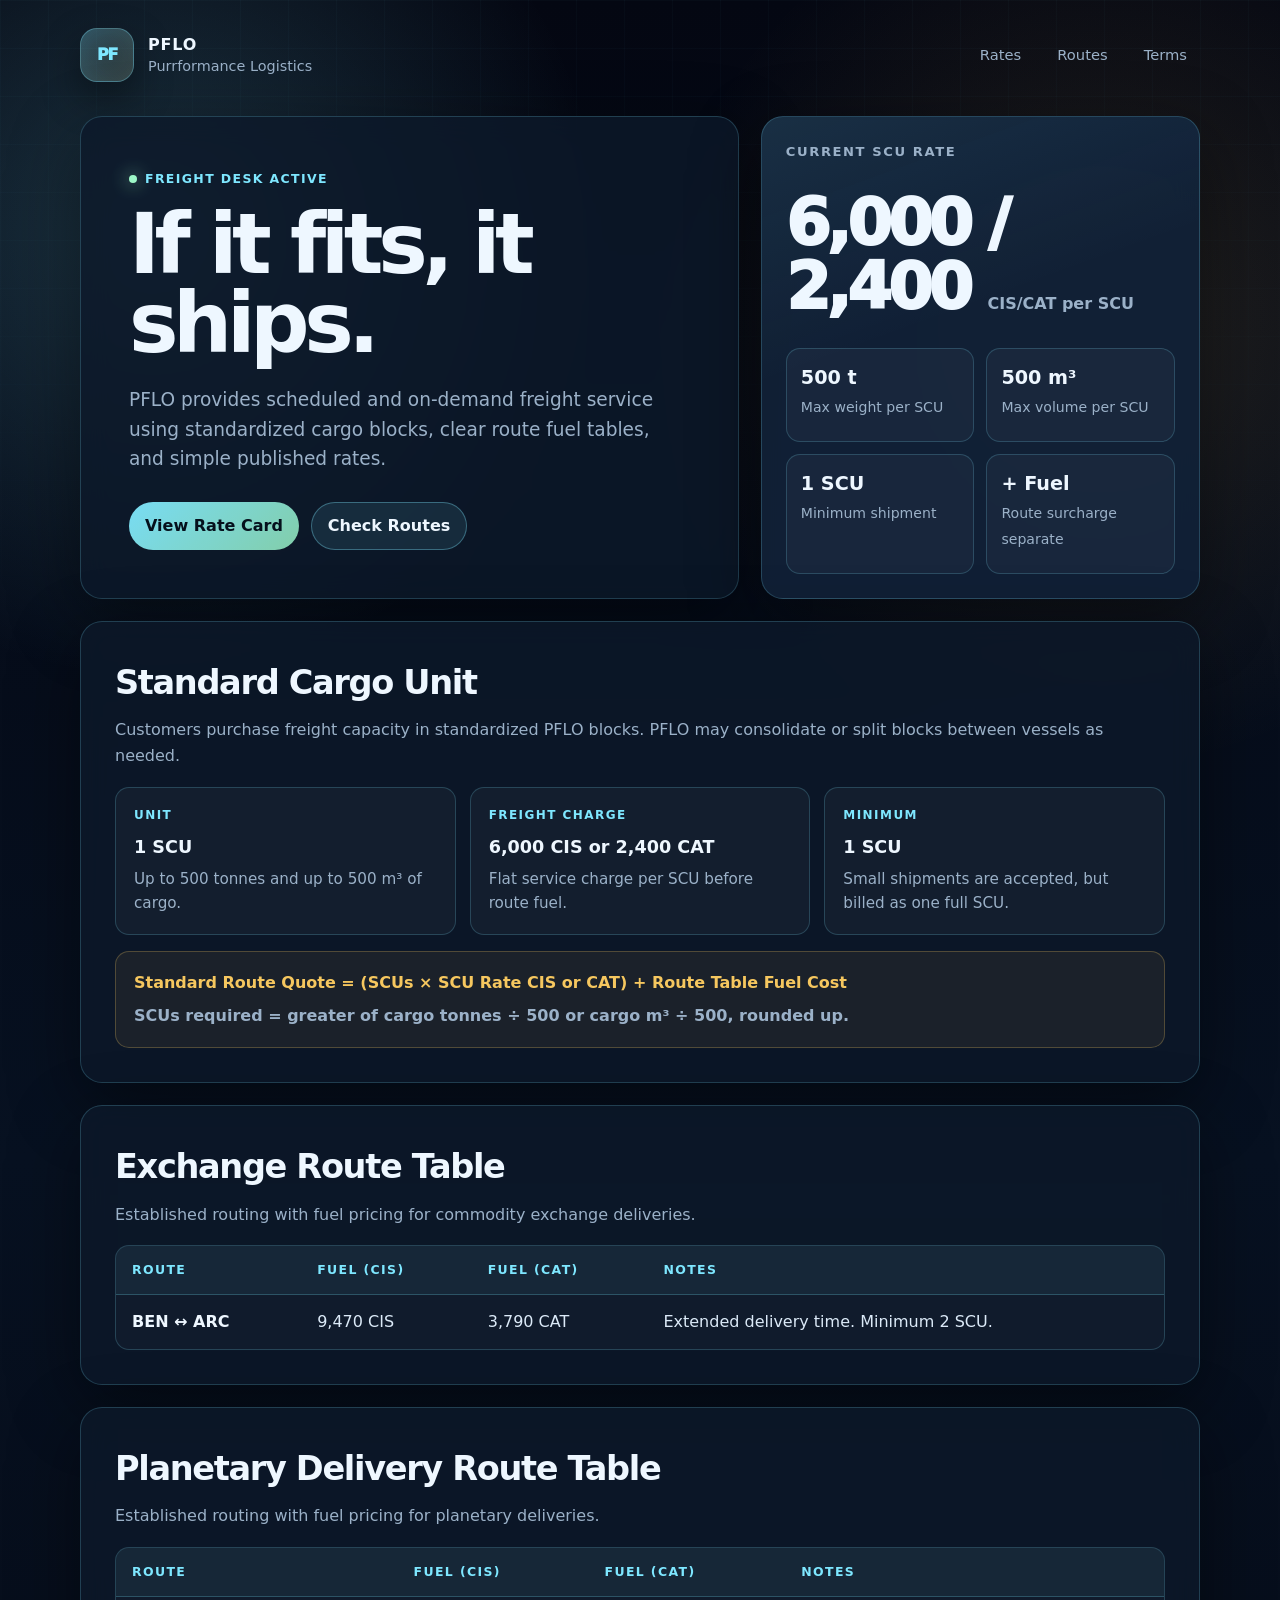
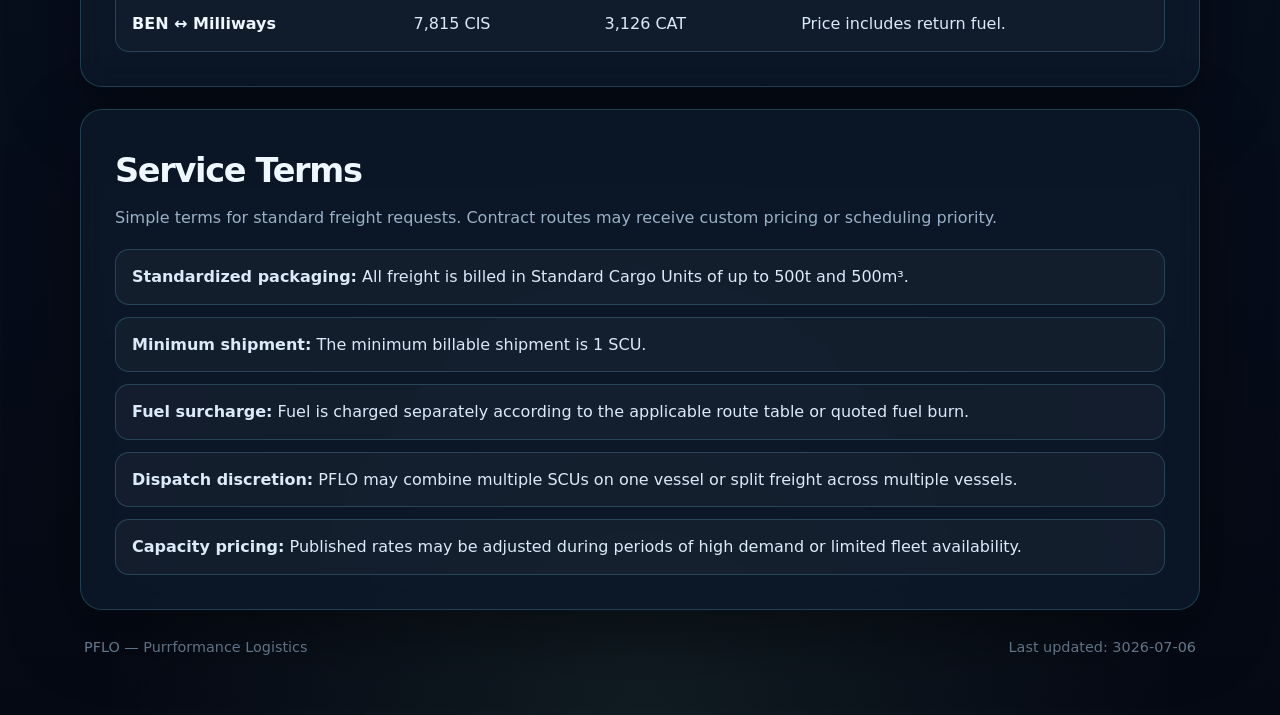
==== index.html @ 3c49299b "Initial updates" ====
<!DOCTYPE html>
<html lang="en">
<head>
    <meta charset="UTF-8" />
    <meta name="viewport" content="width=device-width, initial-scale=1.0" />
    <meta name="description" content="PFLO rate card, route tables, and shipping terms for Purrformance Logistics." />
    <title>PFLO | Purrformance Logistics</title>
    <style>
        :root {
            --bg: #050914;
            --bg-soft: #08111f;
            --panel: rgba(13, 25, 42, 0.82);
            --panel-strong: rgba(17, 33, 55, 0.96);
            --text: #eef7ff;
            --muted: #9bb1c8;
            --muted-2: #6f849a;
            --accent: #7ee7ff;
            --accent-2: #f6c75f;
            --accent-3: #9df7c7;
            --danger: #ff9b9b;
            --border: rgba(126, 231, 255, 0.20);
            --border-strong: rgba(126, 231, 255, 0.34);
            --shadow: rgba(0, 0, 0, 0.42);
            --radius: 22px;
            --radius-sm: 14px;
            --max: 1120px;
        }

        * {
            box-sizing: border-box;
        }

        html {
            scroll-behavior: smooth;
        }

        body {
            margin: 0;
            min-height: 100vh;
            font-family: Inter, ui-sans-serif, system-ui, -apple-system, BlinkMacSystemFont, "Segoe UI", sans-serif;
            color: var(--text);
            background: radial-gradient(circle at 12% 10%, rgba(126, 231, 255, 0.19), transparent 28rem), radial-gradient(circle at 86% 14%, rgba(246, 199, 95, 0.12), transparent 28rem), radial-gradient(circle at 50% 100%, rgba(157, 247, 199, 0.08), transparent 34rem), linear-gradient(180deg, #040712 0%, #071121 50%, #050914 100%);
            line-height: 1.6;
        }

            body::before {
                content: "";
                position: fixed;
                inset: 0;
                pointer-events: none;
                background-image: linear-gradient(rgba(126, 231, 255, 0.035) 1px, transparent 1px), linear-gradient(90deg, rgba(126, 231, 255, 0.035) 1px, transparent 1px);
                background-size: 48px 48px;
                mask-image: linear-gradient(to bottom, rgba(0,0,0,0.72), transparent 70%);
            }

        a {
            color: inherit;
        }

        .site {
            width: min(var(--max), calc(100% - 32px));
            margin: 0 auto;
            padding: 28px 0 56px;
        }

        .topbar {
            display: flex;
            align-items: center;
            justify-content: space-between;
            gap: 18px;
            margin-bottom: 34px;
        }

        .brand {
            display: flex;
            align-items: center;
            gap: 14px;
            text-decoration: none;
        }

        .mark {
            width: 54px;
            height: 54px;
            border-radius: 17px;
            display: grid;
            place-items: center;
            border: 1px solid var(--border-strong);
            background: linear-gradient(135deg, rgba(126,231,255,0.20), rgba(246,199,95,0.10)), rgba(255,255,255,0.03);
            box-shadow: 0 16px 38px var(--shadow), inset 0 0 24px rgba(126,231,255,0.10);
            color: var(--accent);
            font-weight: 950;
            letter-spacing: -0.08em;
        }

        .brand-title {
            font-weight: 900;
            letter-spacing: 0.05em;
        }

        .brand-subtitle {
            margin-top: -3px;
            color: var(--muted);
            font-size: 0.9rem;
        }

        nav {
            display: flex;
            gap: 10px;
            flex-wrap: wrap;
            justify-content: flex-end;
        }

            nav a {
                text-decoration: none;
                color: var(--muted);
                font-size: 0.92rem;
                padding: 9px 12px;
                border: 1px solid transparent;
                border-radius: 999px;
            }

                nav a:hover {
                    color: var(--text);
                    border-color: var(--border);
                    background: rgba(255,255,255,0.04);
                }

        .hero {
            display: grid;
            grid-template-columns: minmax(0, 1.2fr) minmax(280px, 0.8fr);
            gap: 22px;
            align-items: stretch;
            margin-bottom: 22px;
        }

        .card {
            border: 1px solid var(--border);
            border-radius: var(--radius);
            background: var(--panel);
            box-shadow: 0 22px 70px var(--shadow);
            backdrop-filter: blur(14px);
            overflow: hidden;
        }

        .hero-main {
            padding: clamp(26px, 5vw, 48px);
            position: relative;
        }

        .eyebrow {
            display: inline-flex;
            align-items: center;
            gap: 8px;
            color: var(--accent);
            font-weight: 800;
            letter-spacing: 0.11em;
            text-transform: uppercase;
            font-size: 0.78rem;
            margin-bottom: 16px;
        }

        .status-dot {
            width: 8px;
            height: 8px;
            border-radius: 50%;
            background: var(--accent-3);
            box-shadow: 0 0 18px var(--accent-3);
        }

        h1 {
            margin: 0;
            max-width: 780px;
            font-size: clamp(2.2rem, 7vw, 5.2rem);
            line-height: 0.95;
            letter-spacing: -0.065em;
        }

        .hero-copy {
            max-width: 680px;
            color: var(--muted);
            font-size: clamp(1rem, 2vw, 1.16rem);
            margin: 22px 0 0;
        }

        .hero-actions {
            display: flex;
            gap: 12px;
            flex-wrap: wrap;
            margin-top: 28px;
        }

        .button {
            display: inline-flex;
            align-items: center;
            justify-content: center;
            gap: 10px;
            min-height: 44px;
            padding: 10px 16px;
            border-radius: 999px;
            text-decoration: none;
            font-weight: 800;
            border: 1px solid var(--border-strong);
            background: rgba(126,231,255,0.10);
            color: var(--text);
        }

            .button.primary {
                background: linear-gradient(135deg, rgba(126,231,255,0.95), rgba(157,247,199,0.82));
                color: #05101c;
                border: none;
            }

        .rate-panel {
            padding: 24px;
            display: grid;
            gap: 14px;
            background: linear-gradient(160deg, rgba(126,231,255,0.08), transparent 42%), var(--panel-strong);
        }

        .panel-label {
            color: var(--muted);
            font-size: 0.82rem;
            text-transform: uppercase;
            letter-spacing: 0.12em;
            font-weight: 800;
        }

        .big-rate {
            font-size: clamp(2.4rem, 5vw, 4rem);
            font-weight: 950;
            line-height: 1;
            letter-spacing: -0.06em;
        }

            .big-rate span {
                color: var(--muted);
                font-size: 1rem;
                letter-spacing: 0;
                font-weight: 700;
            }

        .metric-grid {
            display: grid;
            grid-template-columns: 1fr 1fr;
            gap: 12px;
        }

        .metric {
            padding: 14px;
            border: 1px solid var(--border);
            border-radius: var(--radius-sm);
            background: rgba(255,255,255,0.035);
        }

            .metric b {
                display: block;
                font-size: 1.2rem;
            }

            .metric span {
                color: var(--muted);
                font-size: 0.88rem;
            }

        .section {
            margin-top: 22px;
            padding: clamp(22px, 4vw, 34px);
        }

        .section-header {
            display: flex;
            align-items: end;
            justify-content: space-between;
            gap: 18px;
            margin-bottom: 18px;
        }

        h2 {
            margin: 0;
            font-size: clamp(1.45rem, 3vw, 2.1rem);
            letter-spacing: -0.04em;
        }

        .section p {
            color: var(--muted);
            margin: 8px 0 0;
        }

        .grid-3 {
            display: grid;
            grid-template-columns: repeat(3, 1fr);
            gap: 14px;
        }

        .mini-card {
            padding: 18px;
            border: 1px solid var(--border);
            border-radius: var(--radius-sm);
            background: rgba(255,255,255,0.035);
        }

            .mini-card .kicker {
                color: var(--accent);
                font-size: 0.75rem;
                letter-spacing: 0.12em;
                text-transform: uppercase;
                font-weight: 900;
            }

            .mini-card h3 {
                margin: 8px 0 6px;
                font-size: 1.1rem;
            }

            .mini-card p {
                margin: 0;
                font-size: 0.95rem;
            }

        .table-wrap {
            overflow-x: auto;
            border: 1px solid var(--border);
            border-radius: var(--radius-sm);
            background: rgba(255,255,255,0.025);
        }

        table {
            width: 100%;
            border-collapse: collapse;
            min-width: 680px;
        }

        th, td {
            padding: 14px 16px;
            text-align: left;
            border-bottom: 1px solid rgba(126,231,255,0.12);
            vertical-align: top;
        }

        th {
            color: var(--accent);
            font-size: 0.78rem;
            letter-spacing: 0.11em;
            text-transform: uppercase;
            background: rgba(126,231,255,0.055);
        }

        tr:last-child td {
            border-bottom: none;
        }

        td strong {
            color: var(--text);
        }

        td {
            color: #dceaf8;
        }

        .tag {
            display: inline-flex;
            align-items: center;
            padding: 4px 9px;
            border-radius: 999px;
            border: 1px solid var(--border);
            color: var(--accent-3);
            background: rgba(157,247,199,0.07);
            font-size: 0.82rem;
            font-weight: 800;
            white-space: nowrap;
        }

        .formula {
            display: grid;
            gap: 8px;
            padding: 18px;
            border-radius: var(--radius-sm);
            border: 1px solid rgba(246,199,95,0.25);
            background: rgba(246,199,95,0.065);
            color: var(--accent-2);
            font-weight: 900;
            margin-top: 16px;
        }

            .formula span {
                color: var(--muted);
                font-weight: 600;
            }

        .terms {
            display: grid;
            gap: 12px;
            margin: 0;
            padding: 0;
            list-style: none;
        }

            .terms li {
                padding: 14px 16px;
                border: 1px solid var(--border);
                border-radius: var(--radius-sm);
                background: rgba(255,255,255,0.035);
                color: #dceaf8;
            }

        footer {
            display: flex;
            justify-content: space-between;
            gap: 18px;
            flex-wrap: wrap;
            color: var(--muted-2);
            font-size: 0.9rem;
            margin-top: 26px;
            padding: 0 4px;
        }

        @media (max-width: 850px) {
            .topbar, .section-header {
                align-items: flex-start;
                flex-direction: column;
            }

            nav {
                justify-content: flex-start;
            }

            .hero {
                grid-template-columns: 1fr;
            }

            .grid-3 {
                grid-template-columns: 1fr;
            }

            .metric-grid {
                grid-template-columns: 1fr 1fr;
            }
        }

        @media (max-width: 520px) {
            .site {
                width: min(100% - 22px, var(--max));
                padding-top: 18px;
            }

            .brand-subtitle {
                display: none;
            }

            nav a {
                padding: 7px 9px;
                font-size: 0.86rem;
            }

            .metric-grid {
                grid-template-columns: 1fr;
            }

            .hero-actions {
                flex-direction: column;
            }

            .button {
                width: 100%;
            }
        }
    </style>
</head>

<!--Top Bar Navigation-->

<body>
    <main class="site">
        <header class="topbar">
            <a href="#top" class="brand" aria-label="PFLO home">
                <div class="mark">PF</div>
                <div>
                    <div class="brand-title">PFLO</div>
                    <div class="brand-subtitle">Purrformance Logistics</div>
                </div>
            </a>
            <nav aria-label="Primary navigation">
                <a href="#rates">Rates</a>
                <a href="#routes">Routes</a>
                <!--<a href="#fleet">Fleet</a>-->
                <a href="#terms">Terms</a>
            </nav>
        </header>
        <!---->
        <!--Hero Section-->
        <section class="hero" id="top">
            <div class="card hero-main">
                <div class="eyebrow"><span class="status-dot"></span>Freight Desk Active</div>
                <h1>If it fits, it ships.</h1>
                <p class="hero-copy">PFLO provides scheduled and on-demand freight service using standardized cargo blocks, clear route fuel tables, and simple published rates.</p>
                <div class="hero-actions">
                    <a class="button primary" href="#rates">View Rate Card</a>
                    <a class="button" href="#routes">Check Routes</a>
                </div>
            </div>
            <!---->
            <!--Current Rate Preview-->
            <!--<aside class="card rate-panel" aria-label="Current rate summary">
        <div class="panel-label">Current SCU Rate</div>-->
            <!--<div class="big-rate">6,000 <span>CIS / SCU, or </span>2,400 <span>CAT / SCU</span></div>-->
            <!--<div class="metric-grid">
                <div class="metric"><b>6000</b><span>CIS per SCU</span></div>
                <div class="metric"><b>2400</b><span>CAT per SCU</span></div>
                <div class="metric"><b>500 t</b><span>Max weight per SCU</span></div>
                <div class="metric"><b>500 m³</b><span>Max volume per SCU</span></div>
                <div class="metric"><b>1 SCU</b><span>Minimum shipment</span></div>
                <div class="metric"><b>+ Fuel</b><span>Route surcharge separate</span></div>
            </div>
        </aside>-->

            <aside class="card rate-panel" aria-label="Current rate summary">
                <div class="panel-label">Current SCU Rate</div>
                <div class="big-rate">6,000 / 2,400 <span>CIS/CAT per SCU</span></div>
                <div class="metric-grid">
                    <div class="metric"><b>500 t</b><span>Max weight per SCU</span></div>
                    <div class="metric"><b>500 m³</b><span>Max volume per SCU</span></div>
                    <div class="metric"><b>1 SCU</b><span>Minimum shipment</span></div>
                    <div class="metric"><b>+ Fuel</b><span>Route surcharge separate</span></div>
                </div>
            </aside>

        </section>
        <!---->
        <!--SCU Explanation-->
        <section class="card section" id="rates">
            <div class="section-header">
                <div>
                    <h2>Standard Cargo Unit</h2>
                    <p>Customers purchase freight capacity in standardized PFLO blocks. PFLO may consolidate or split blocks between vessels as needed.</p>
                </div>
                <!--<span class="tag">Active tariff</span>-->
            </div>

            <div class="grid-3">
                <article class="mini-card">
                    <div class="kicker">Unit</div>
                    <h3>1 SCU</h3>
                    <p>Up to 500 tonnes and up to 500 m³ of cargo.</p>
                </article>
                <article class="mini-card">
                    <div class="kicker">Freight Charge</div>
                    <h3>6,000 CIS or 2,400 CAT</h3>
                    <p>Flat service charge per SCU before route fuel.</p>
                </article>
                <article class="mini-card">
                    <div class="kicker">Minimum</div>
                    <h3>1 SCU</h3>
                    <p>Small shipments are accepted, but billed as one full SCU.</p>
                </article>
            </div>

            <div class="formula">
                Standard Route Quote = (SCUs × SCU Rate CIS or CAT) + Route Table Fuel Cost
                <span>SCUs required = greater of cargo tonnes ÷ 500 or cargo m³ ÷ 500, rounded up.</span>
            </div>
        </section>
        <!---->
        <!--Route Table-->
        <section class="card section">
            <div class="section-header">
                <div>
                    <h2>Exchange Route Table</h2>
                    <p>Established routing with fuel pricing for commodity exchange deliveries.</p>
                </div>
                <!--<span class="tag">Routes Active</span>-->
            </div>

            <div class="table-wrap">
                <table>
                    <thead>
                        <tr>
                            <th>Route</th>
                            <th>Fuel (CIS)</th>
                            <th>Fuel (CAT)</th>
                            <!--<th>ETA</th>-->
                            <th>Notes</th>
                        </tr>
                    </thead>
                    <tbody>
                        <tr>
                            <td><strong>BEN ↔ ARC</strong></td>
                            <td>9,470 CIS</td>
                            <td>3,790 CAT</td>
                            <!--<td>—</td>-->
                            <td>Extended delivery time. Minimum 2 SCU.</td>
                        </tr>
                    </tbody>
                </table>
            </div>
        </section>

        <section class="card section" id="routes">
            <div class="section-header">
                <div>
                    <h2>Planetary Delivery Route Table</h2>
                    <p>Established routing with fuel pricing for planetary deliveries.</p>
                </div>
                <!--<span class="tag">Routes Active</span>-->
            </div>

            <div class="table-wrap">
                <table>
                    <thead>
                        <tr>
                            <th>Route</th>
                            <th>Fuel (CIS)</th>
                            <th>Fuel (CAT)</th>
                            <!--<th>ETA</th>-->
                            <th>Notes</th>
                        </tr>
                    </thead>
                    <tbody>
                        <tr>
                            <td><strong>BEN ↔ Milliways</strong></td>
                            <td>7,815 CIS</td>
                            <td>3,126 CAT</td>
                            <!--<td>—</td>-->
                            <td>Price includes return fuel.</td>
                        </tr>
                    </tbody>
                </table>
            </div>
        </section>

        <!---->
        <!--fleet section-->
        <!--<section class="card section" id="fleet">
      <div class="section-header">
        <div>
          <h2>Fleet Status</h2>
          <p>PFLO dispatch assigns vessels based on available capacity, route requirements, and cargo constraints.</p>
        </div>
      </div>

      <div class="table-wrap">
        <table>
          <thead>
            <tr>
              <th>Vessel Class</th>
              <th>Capacity</th>
              <th>Role</th>
              <th>Status</th>
            </tr>
          </thead>
          <tbody>
            <tr>
              <td><strong>Courier</strong></td>
              <td>500 t / 500 m³</td>
              <td>Small freight, flexible dispatch, partial loads.</td>
              <td><span class="tag">Active</span></td>
            </tr>
            <tr>
              <td><strong>Freighter</strong></td>
              <td>3,000 t / 1,000 m³</td>
              <td>Bulk mass transport and multi-SCU consolidation.</td>
              <td><span class="tag">Active</span></td>
            </tr>
          </tbody>
        </table>
      </div>
    </section>-->
        <!---->


        <section class="card section" id="terms">
            <div class="section-header">
                <div>
                    <h2>Service Terms</h2>
                    <p>Simple terms for standard freight requests. Contract routes may receive custom pricing or scheduling priority.</p>
                </div>
            </div>

            <ul class="terms">
                <li><strong>Standardized packaging:</strong> All freight is billed in Standard Cargo Units of up to 500t and 500m³.</li>
                <li><strong>Minimum shipment:</strong> The minimum billable shipment is 1 SCU.</li>
                <li><strong>Fuel surcharge:</strong> Fuel is charged separately according to the applicable route table or quoted fuel burn.</li>
                <li><strong>Dispatch discretion:</strong> PFLO may combine multiple SCUs on one vessel or split freight across multiple vessels.</li>
                <li><strong>Capacity pricing:</strong> Published rates may be adjusted during periods of high demand or limited fleet availability.</li>
            </ul>
        </section>

        <footer>
            <div>PFLO — Purrformance Logistics</div>
            <div>Last updated: 3026-07-06</div>
        </footer>
    </main>
</body>
</html>
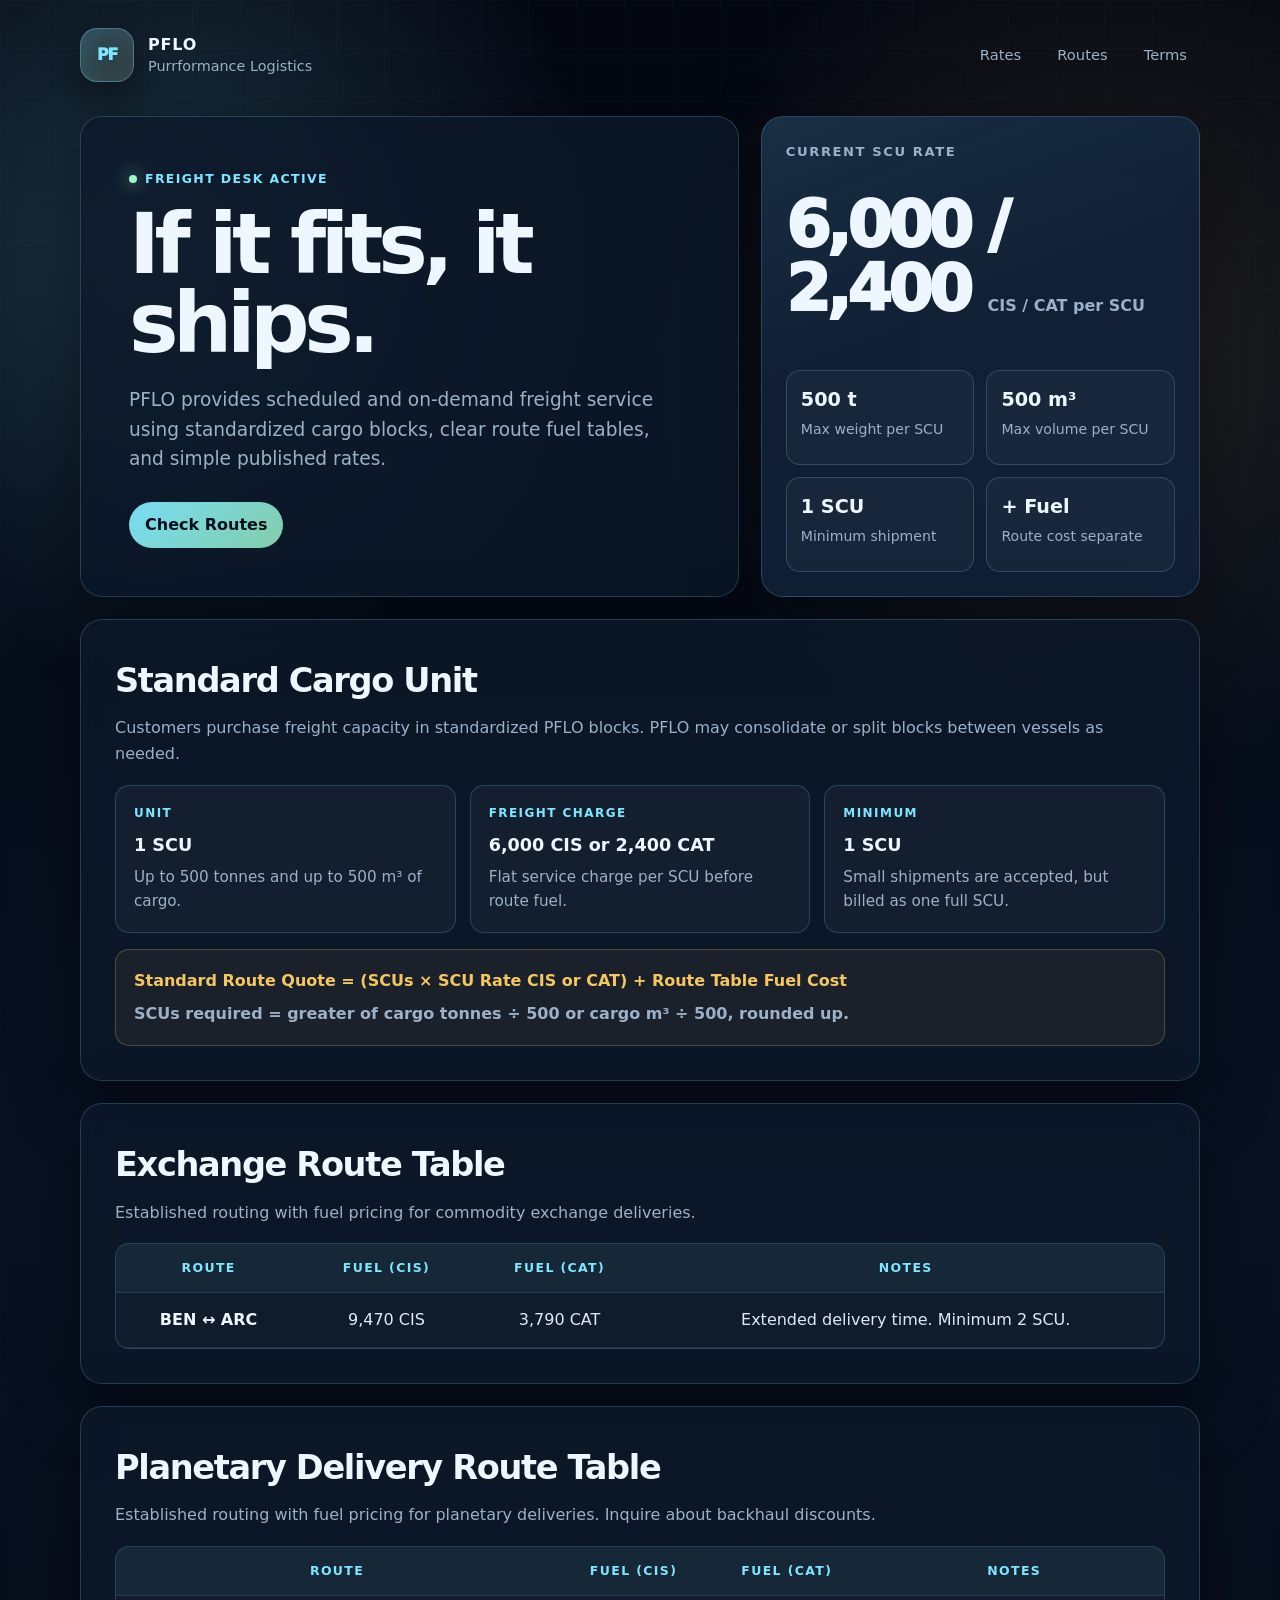
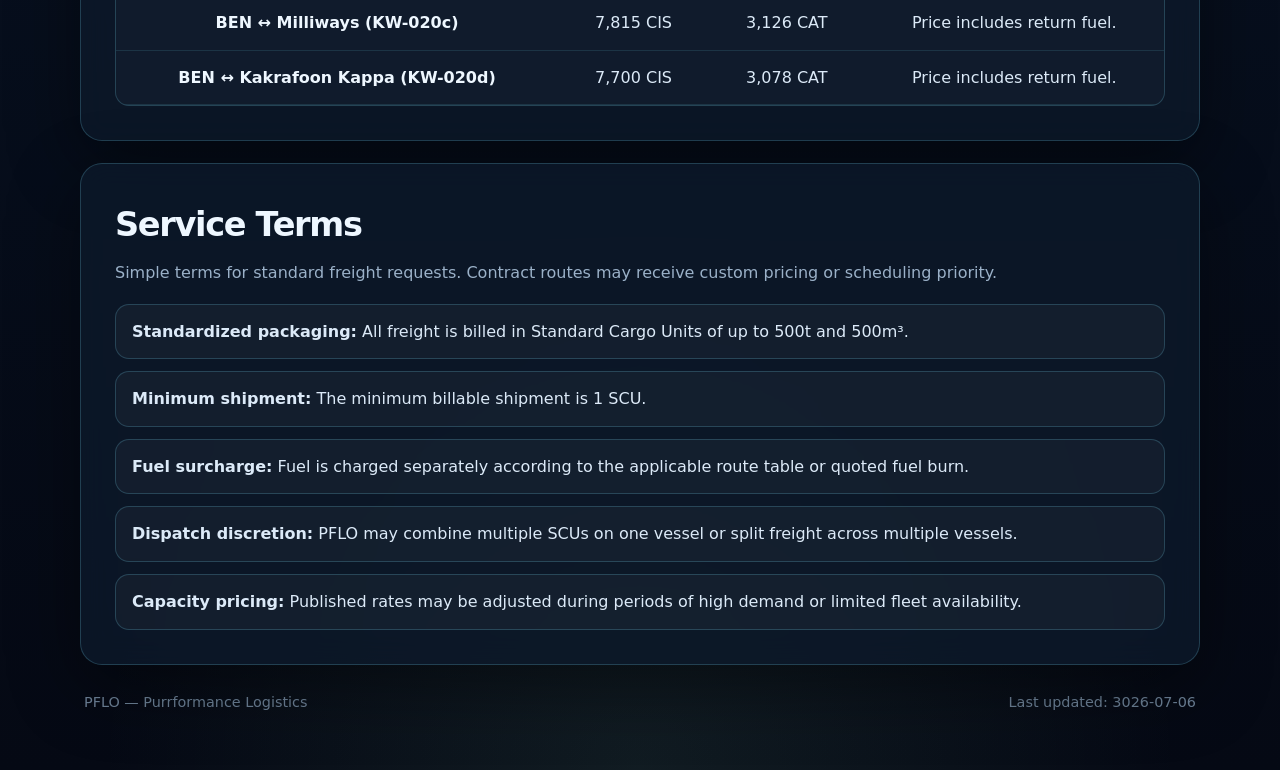
==== commit 431f310d: "Routing updates and small design changes" ====
--- a/index.html
+++ b/index.html
@@ -1,12 +1,12 @@
 <!DOCTYPE html>
 <html lang="en">
 <head>
-    <meta charset="UTF-8" />
-    <meta name="viewport" content="width=device-width, initial-scale=1.0" />
+  <meta charset="UTF-8" />
+  <meta name="viewport" content="width=device-width, initial-scale=1.0" />
     <meta name="description" content="PFLO rate card, route tables, and shipping terms for Purrformance Logistics." />
     <title>PFLO | Purrformance Logistics</title>
-    <style>
-        :root {
+  <style>
+    :root {
             --bg: #050914;
             --bg-soft: #08111f;
             --panel: rgba(13, 25, 42, 0.82);
@@ -24,24 +24,28 @@
             --radius: 22px;
             --radius-sm: 14px;
             --max: 1120px;
-        }
-
-        * {
-            box-sizing: border-box;
-        }
+    }
+
+    * {
+      box-sizing: border-box;
+    }
 
         html {
             scroll-behavior: smooth;
         }
 
-        body {
-            margin: 0;
+    body {
+      margin: 0;
             min-height: 100vh;
-            font-family: Inter, ui-sans-serif, system-ui, -apple-system, BlinkMacSystemFont, "Segoe UI", sans-serif;
-            color: var(--text);
+      font-family: Inter, ui-sans-serif, system-ui, -apple-system, BlinkMacSystemFont, "Segoe UI", sans-serif;
+      background:
+        radial-gradient(circle at top left, rgba(127, 220, 255, 0.16), transparent 34rem),
+        radial-gradient(circle at bottom right, rgba(255, 204, 102, 0.10), transparent 32rem),
+        var(--bg);
+      color: var(--text);
             background: radial-gradient(circle at 12% 10%, rgba(126, 231, 255, 0.19), transparent 28rem), radial-gradient(circle at 86% 14%, rgba(246, 199, 95, 0.12), transparent 28rem), radial-gradient(circle at 50% 100%, rgba(157, 247, 199, 0.08), transparent 34rem), linear-gradient(180deg, #040712 0%, #071121 50%, #050914 100%);
-            line-height: 1.6;
-        }
+      line-height: 1.6;
+    }
 
             body::before {
                 content: "";
@@ -51,11 +55,11 @@
                 background-image: linear-gradient(rgba(126, 231, 255, 0.035) 1px, transparent 1px), linear-gradient(90deg, rgba(126, 231, 255, 0.035) 1px, transparent 1px);
                 background-size: 48px 48px;
                 mask-image: linear-gradient(to bottom, rgba(0,0,0,0.72), transparent 70%);
-            }
+    }
 
         a {
             color: inherit;
-        }
+    }
 
         .site {
             width: min(var(--max), calc(100% - 32px));
@@ -64,51 +68,51 @@
         }
 
         .topbar {
-            display: flex;
-            align-items: center;
-            justify-content: space-between;
+      display: flex;
+      align-items: center;
+      justify-content: space-between;
             gap: 18px;
             margin-bottom: 34px;
-        }
-
-        .brand {
-            display: flex;
-            align-items: center;
-            gap: 14px;
+    }
+
+    .brand {
+      display: flex;
+      align-items: center;
+      gap: 14px;
             text-decoration: none;
-        }
+    }
 
         .mark {
             width: 54px;
             height: 54px;
             border-radius: 17px;
-            display: grid;
-            place-items: center;
+      display: grid;
+      place-items: center;
             border: 1px solid var(--border-strong);
             background: linear-gradient(135deg, rgba(126,231,255,0.20), rgba(246,199,95,0.10)), rgba(255,255,255,0.03);
             box-shadow: 0 16px 38px var(--shadow), inset 0 0 24px rgba(126,231,255,0.10);
-            color: var(--accent);
+      color: var(--accent);
             font-weight: 950;
             letter-spacing: -0.08em;
-        }
+    }
 
         .brand-title {
             font-weight: 900;
             letter-spacing: 0.05em;
-        }
+    }
 
         .brand-subtitle {
             margin-top: -3px;
             color: var(--muted);
             font-size: 0.9rem;
-        }
+    }
 
         nav {
             display: flex;
             gap: 10px;
             flex-wrap: wrap;
             justify-content: flex-end;
-        }
+    }
 
             nav a {
                 text-decoration: none;
@@ -151,13 +155,13 @@
             display: inline-flex;
             align-items: center;
             gap: 8px;
-            color: var(--accent);
+      color: var(--accent);
             font-weight: 800;
             letter-spacing: 0.11em;
             text-transform: uppercase;
             font-size: 0.78rem;
             margin-bottom: 16px;
-        }
+    }
 
         .status-dot {
             width: 8px;
@@ -168,7 +172,7 @@
         }
 
         h1 {
-            margin: 0;
+      margin: 0;
             max-width: 780px;
             font-size: clamp(2.2rem, 7vw, 5.2rem);
             line-height: 0.95;
@@ -177,45 +181,45 @@
 
         .hero-copy {
             max-width: 680px;
-            color: var(--muted);
+      color: var(--muted);
             font-size: clamp(1rem, 2vw, 1.16rem);
             margin: 22px 0 0;
-        }
+    }
 
         .hero-actions {
             display: flex;
             gap: 12px;
             flex-wrap: wrap;
             margin-top: 28px;
-        }
+    }
 
         .button {
-            display: inline-flex;
-            align-items: center;
+      display: inline-flex;
+      align-items: center;
             justify-content: center;
             gap: 10px;
             min-height: 44px;
             padding: 10px 16px;
-            border-radius: 999px;
+      border-radius: 999px;
             text-decoration: none;
             font-weight: 800;
             border: 1px solid var(--border-strong);
             background: rgba(126,231,255,0.10);
             color: var(--text);
-        }
+    }
 
             .button.primary {
                 background: linear-gradient(135deg, rgba(126,231,255,0.95), rgba(157,247,199,0.82));
                 color: #05101c;
                 border: none;
-            }
+    }
 
         .rate-panel {
-            padding: 24px;
+      padding: 24px;
             display: grid;
             gap: 14px;
             background: linear-gradient(160deg, rgba(126,231,255,0.08), transparent 42%), var(--panel-strong);
-        }
+    }
 
         .panel-label {
             color: var(--muted);
@@ -223,7 +227,7 @@
             text-transform: uppercase;
             letter-spacing: 0.12em;
             font-weight: 800;
-        }
+    }
 
         .big-rate {
             font-size: clamp(2.4rem, 5vw, 4rem);
@@ -233,17 +237,18 @@
         }
 
             .big-rate span {
-                color: var(--muted);
+      color: var(--muted);
                 font-size: 1rem;
                 letter-spacing: 0;
-                font-weight: 700;
-            }
+      font-weight: 700;
+    }
 
         .metric-grid {
-            display: grid;
+      display: grid;
             grid-template-columns: 1fr 1fr;
-            gap: 12px;
-        }
+      gap: 12px;
+      margin-top: 18px;
+    }
 
         .metric {
             padding: 14px;
@@ -268,18 +273,18 @@
         }
 
         .section-header {
-            display: flex;
+      display: flex;
             align-items: end;
-            justify-content: space-between;
+      justify-content: space-between;
             gap: 18px;
             margin-bottom: 18px;
-        }
+    }
 
         h2 {
             margin: 0;
             font-size: clamp(1.45rem, 3vw, 2.1rem);
             letter-spacing: -0.04em;
-        }
+    }
 
         .section p {
             color: var(--muted);
@@ -287,10 +292,10 @@
         }
 
         .grid-3 {
-            display: grid;
+      display: grid;
             grid-template-columns: repeat(3, 1fr);
             gap: 14px;
-        }
+    }
 
         .mini-card {
             padding: 18px;
@@ -324,38 +329,45 @@
             background: rgba(255,255,255,0.025);
         }
 
-        table {
-            width: 100%;
-            border-collapse: collapse;
+    table {
+      width: 100%;
+      border-collapse: collapse;
             min-width: 680px;
-        }
-
-        th, td {
-            padding: 14px 16px;
-            text-align: left;
+    }
+
+    th, td {
+      padding: 14px 16px;
+      border-bottom: 1px solid rgba(127, 220, 255, 0.12);
+      text-align: left;
             border-bottom: 1px solid rgba(126,231,255,0.12);
             vertical-align: top;
-        }
-
-        th {
-            color: var(--accent);
-            font-size: 0.78rem;
-            letter-spacing: 0.11em;
-            text-transform: uppercase;
-            background: rgba(126,231,255,0.055);
-        }
-
-        tr:last-child td {
-            border-bottom: none;
-        }
+    }
+
+      th {
+          color: var(--accent);
+          font-size: 0.78rem;
+          letter-spacing: 0.11em;
+          text-transform: uppercase;
+          background: rgba(126,231,255,0.055);
+          text-align: center;
+      }
+
+/*    td:last-child, th:last-child {
+      text-align: right;
+    }
+
+    tr:last-child td {
+      border-bottom: none;
+    }*/
 
         td strong {
             color: var(--text);
         }
 
-        td {
-            color: #dceaf8;
-        }
+      td {
+          color: #dceaf8;
+          text-align: center;
+      }
 
         .tag {
             display: inline-flex;
@@ -366,11 +378,11 @@
             color: var(--accent-3);
             background: rgba(157,247,199,0.07);
             font-size: 0.82rem;
-            font-weight: 800;
+      font-weight: 800;
             white-space: nowrap;
-        }
-
-        .formula {
+    }
+
+    .formula {
             display: grid;
             gap: 8px;
             padding: 18px;
@@ -393,7 +405,7 @@
             margin: 0;
             padding: 0;
             list-style: none;
-        }
+    }
 
             .terms li {
                 padding: 14px 16px;
@@ -401,13 +413,13 @@
                 border-radius: var(--radius-sm);
                 background: rgba(255,255,255,0.035);
                 color: #dceaf8;
-            }
+    }
 
         footer {
-            display: flex;
-            justify-content: space-between;
+      display: flex;
+      justify-content: space-between;
             gap: 18px;
-            flex-wrap: wrap;
+      flex-wrap: wrap;
             color: var(--muted-2);
             font-size: 0.9rem;
             margin-top: 26px;
@@ -435,36 +447,36 @@
             .metric-grid {
                 grid-template-columns: 1fr 1fr;
             }
-        }
+    }
 
         @media (max-width: 520px) {
             .site {
                 width: min(100% - 22px, var(--max));
                 padding-top: 18px;
-            }
+    }
 
             .brand-subtitle {
                 display: none;
-            }
+    }
 
             nav a {
                 padding: 7px 9px;
                 font-size: 0.86rem;
-            }
+    }
 
             .metric-grid {
-                grid-template-columns: 1fr;
-            }
+        grid-template-columns: 1fr;
+      }
 
             .hero-actions {
                 flex-direction: column;
-            }
+      }
 
             .button {
                 width: 100%;
-            }
-        }
-    </style>
+      }
+    }
+  </style>
 </head>
 
 <!--Top Bar Navigation-->
@@ -474,7 +486,7 @@
         <header class="topbar">
             <a href="#top" class="brand" aria-label="PFLO home">
                 <div class="mark">PF</div>
-                <div>
+          <div>
                     <div class="brand-title">PFLO</div>
                     <div class="brand-subtitle">Purrformance Logistics</div>
                 </div>
@@ -494,10 +506,10 @@
                 <h1>If it fits, it ships.</h1>
                 <p class="hero-copy">PFLO provides scheduled and on-demand freight service using standardized cargo blocks, clear route fuel tables, and simple published rates.</p>
                 <div class="hero-actions">
-                    <a class="button primary" href="#rates">View Rate Card</a>
-                    <a class="button" href="#routes">Check Routes</a>
+                    <a class="button primary" href="#routes">Check Routes</a>
+                    <!--<a class="button" href="#routes">Check Routes</a>-->
                 </div>
-            </div>
+          </div>
             <!---->
             <!--Current Rate Preview-->
             <!--<aside class="card rate-panel" aria-label="Current rate summary">
@@ -510,18 +522,18 @@
                 <div class="metric"><b>500 m³</b><span>Max volume per SCU</span></div>
                 <div class="metric"><b>1 SCU</b><span>Minimum shipment</span></div>
                 <div class="metric"><b>+ Fuel</b><span>Route surcharge separate</span></div>
-            </div>
+        </div>
         </aside>-->
 
             <aside class="card rate-panel" aria-label="Current rate summary">
                 <div class="panel-label">Current SCU Rate</div>
-                <div class="big-rate">6,000 / 2,400 <span>CIS/CAT per SCU</span></div>
+                <div class="big-rate">6,000 / 2,400 <span>CIS / CAT per SCU</span></div>
                 <div class="metric-grid">
                     <div class="metric"><b>500 t</b><span>Max weight per SCU</span></div>
                     <div class="metric"><b>500 m³</b><span>Max volume per SCU</span></div>
                     <div class="metric"><b>1 SCU</b><span>Minimum shipment</span></div>
-                    <div class="metric"><b>+ Fuel</b><span>Route surcharge separate</span></div>
-                </div>
+                    <div class="metric"><b>+ Fuel</b><span>Route cost separate</span></div>
+      </div>
             </aside>
 
         </section>
@@ -534,7 +546,7 @@
                     <p>Customers purchase freight capacity in standardized PFLO blocks. PFLO may consolidate or split blocks between vessels as needed.</p>
                 </div>
                 <!--<span class="tag">Active tariff</span>-->
-            </div>
+        </div>
 
             <div class="grid-3">
                 <article class="mini-card">
@@ -551,14 +563,14 @@
                     <div class="kicker">Minimum</div>
                     <h3>1 SCU</h3>
                     <p>Small shipments are accepted, but billed as one full SCU.</p>
-                </article>
+      </article>
             </div>
 
             <div class="formula">
                 Standard Route Quote = (SCUs × SCU Rate CIS or CAT) + Route Table Fuel Cost
                 <span>SCUs required = greater of cargo tonnes ÷ 500 or cargo m³ ÷ 500, rounded up.</span>
             </div>
-        </section>
+    </section>
         <!---->
         <!--Route Table-->
         <section class="card section">
@@ -571,63 +583,73 @@
             </div>
 
             <div class="table-wrap">
-                <table>
-                    <thead>
-                        <tr>
+        <table>
+          <thead>
+            <tr>
                             <th>Route</th>
                             <th>Fuel (CIS)</th>
                             <th>Fuel (CAT)</th>
                             <!--<th>ETA</th>-->
                             <th>Notes</th>
-                        </tr>
-                    </thead>
-                    <tbody>
-                        <tr>
+            </tr>
+          </thead>
+          <tbody>
+            <tr>
                             <td><strong>BEN ↔ ARC</strong></td>
                             <td>9,470 CIS</td>
                             <td>3,790 CAT</td>
                             <!--<td>—</td>-->
                             <td>Extended delivery time. Minimum 2 SCU.</td>
-                        </tr>
-                    </tbody>
-                </table>
+            </tr>
+          </tbody>
+        </table>
             </div>
         </section>
+
+        <!--Planetary Delivery Table-->
 
         <section class="card section" id="routes">
             <div class="section-header">
                 <div>
                     <h2>Planetary Delivery Route Table</h2>
-                    <p>Established routing with fuel pricing for planetary deliveries.</p>
+                    <p>Established routing with fuel pricing for planetary deliveries. Inquire about backhaul discounts.</p>
                 </div>
                 <!--<span class="tag">Routes Active</span>-->
             </div>
 
             <div class="table-wrap">
-                <table>
-                    <thead>
-                        <tr>
+        <table>
+          <thead>
+            <tr>
                             <th>Route</th>
                             <th>Fuel (CIS)</th>
                             <th>Fuel (CAT)</th>
                             <!--<th>ETA</th>-->
                             <th>Notes</th>
-                        </tr>
-                    </thead>
-                    <tbody>
-                        <tr>
-                            <td><strong>BEN ↔ Milliways</strong></td>
-                            <td>7,815 CIS</td>
-                            <td>3,126 CAT</td>
-                            <!--<td>—</td>-->
-                            <td>Price includes return fuel.</td>
-                        </tr>
-                    </tbody>
-                </table>
+            </tr>
+          </thead>
+          <tbody>
+              <tr>
+                  <td><strong>BEN ↔ Milliways (KW-020c)</strong></td>
+                  <td>7,815 CIS</td>
+                  <td>3,126 CAT</td>
+                  <!--<td>—</td>-->
+                  <td>Price includes return fuel.</td>
+              </tr>
+              <tr>
+                  <td><strong>BEN ↔ Kakrafoon Kappa (KW-020d)</strong></td>
+                  <td>7,700 CIS</td>
+                  <td>3,078 CAT</td>
+                  <!--<td>—</td>-->
+                  <td>Price includes return fuel.</td>
+              </tr>
+          </tbody>
+        </table>
             </div>
-        </section>
-
-        <!---->
+    </section>
+    <!---->
+
+
         <!--fleet section-->
         <!--<section class="card section" id="fleet">
       <div class="section-header">
@@ -638,30 +660,30 @@
       </div>
 
       <div class="table-wrap">
-        <table>
-          <thead>
-            <tr>
+      <table>
+        <thead>
+          <tr>
               <th>Vessel Class</th>
               <th>Capacity</th>
               <th>Role</th>
               <th>Status</th>
-            </tr>
-          </thead>
-          <tbody>
-            <tr>
+          </tr>
+        </thead>
+        <tbody>
+          <tr>
               <td><strong>Courier</strong></td>
               <td>500 t / 500 m³</td>
               <td>Small freight, flexible dispatch, partial loads.</td>
               <td><span class="tag">Active</span></td>
-            </tr>
-            <tr>
+          </tr>
+          <tr>
               <td><strong>Freighter</strong></td>
               <td>3,000 t / 1,000 m³</td>
               <td>Bulk mass transport and multi-SCU consolidation.</td>
               <td><span class="tag">Active</span></td>
-            </tr>
-          </tbody>
-        </table>
+          </tr>
+        </tbody>
+      </table>
       </div>
     </section>-->
         <!---->
@@ -673,7 +695,7 @@
                     <h2>Service Terms</h2>
                     <p>Simple terms for standard freight requests. Contract routes may receive custom pricing or scheduling priority.</p>
                 </div>
-            </div>
+      </div>
 
             <ul class="terms">
                 <li><strong>Standardized packaging:</strong> All freight is billed in Standard Cargo Units of up to 500t and 500m³.</li>
@@ -682,12 +704,12 @@
                 <li><strong>Dispatch discretion:</strong> PFLO may combine multiple SCUs on one vessel or split freight across multiple vessels.</li>
                 <li><strong>Capacity pricing:</strong> Published rates may be adjusted during periods of high demand or limited fleet availability.</li>
             </ul>
-        </section>
+    </section>
 
         <footer>
             <div>PFLO — Purrformance Logistics</div>
             <div>Last updated: 3026-07-06</div>
-        </footer>
-    </main>
+    </footer>
+  </main>
 </body>
 </html>
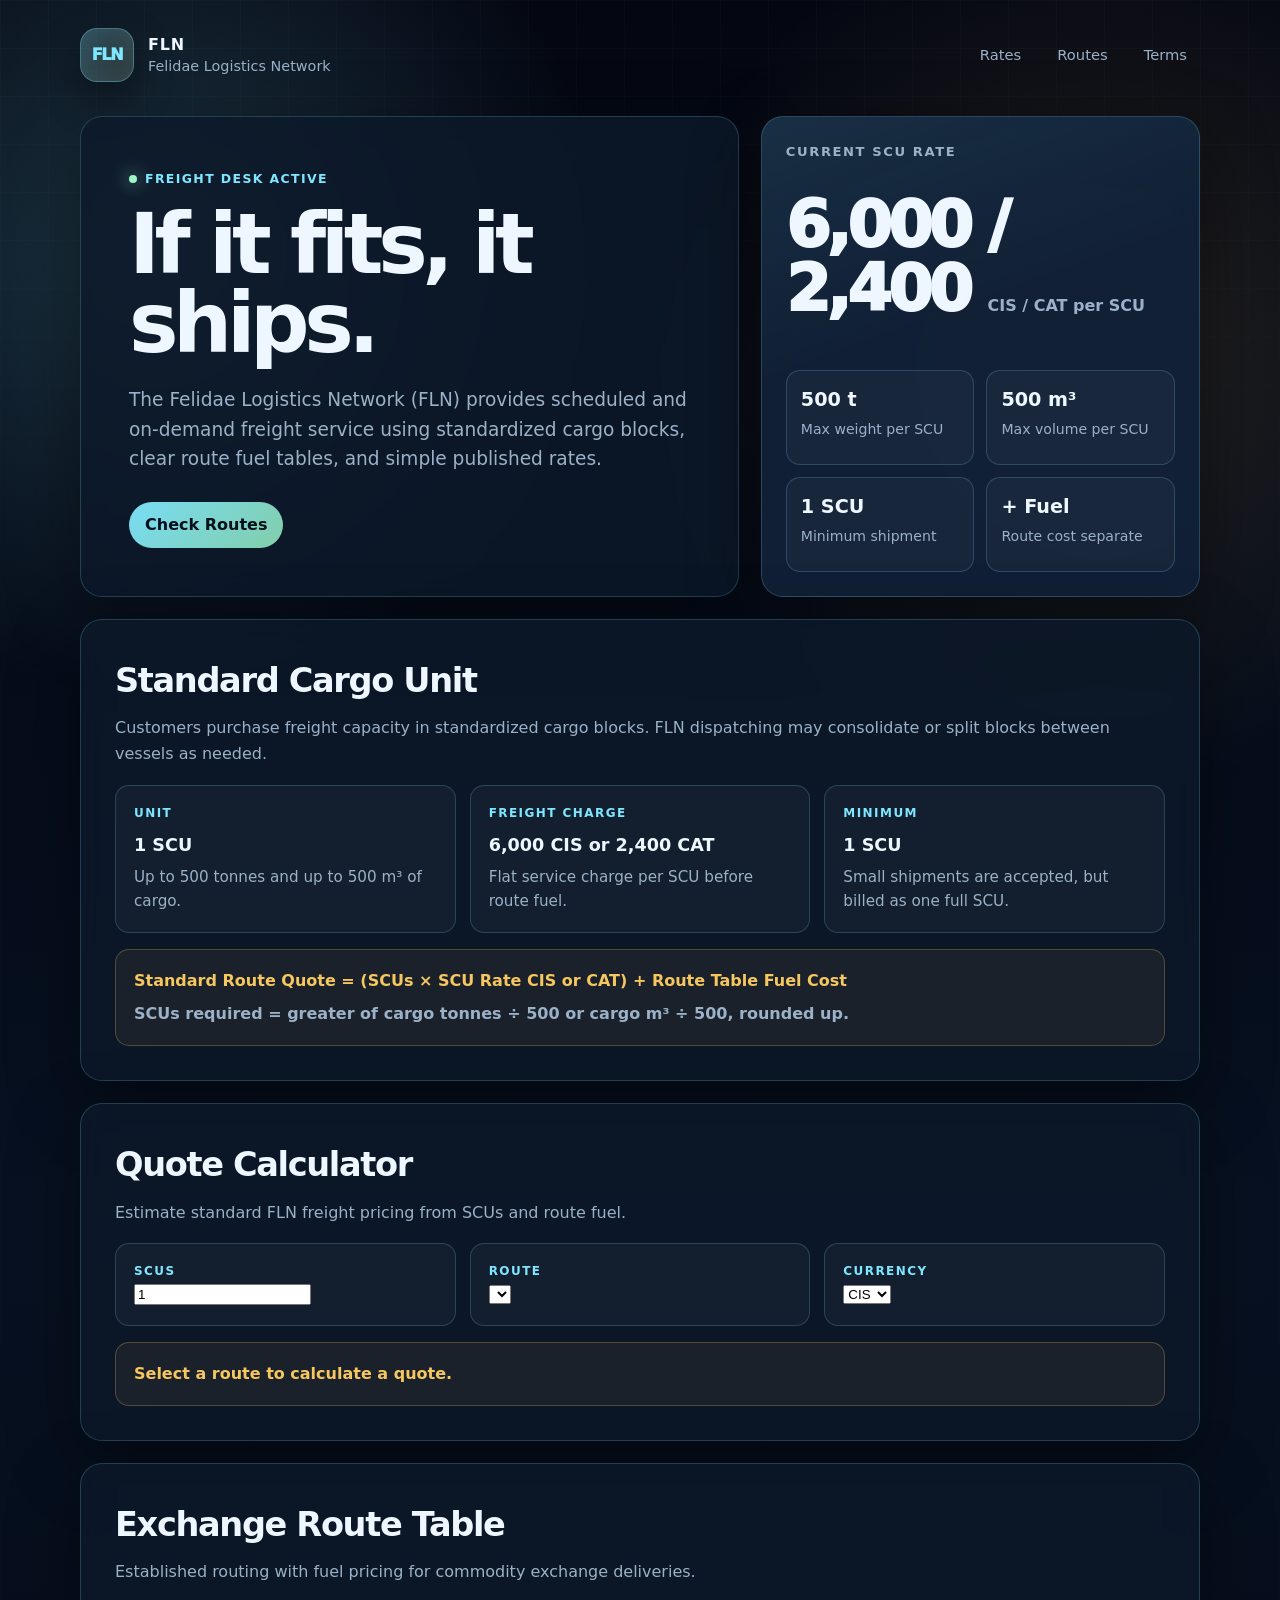
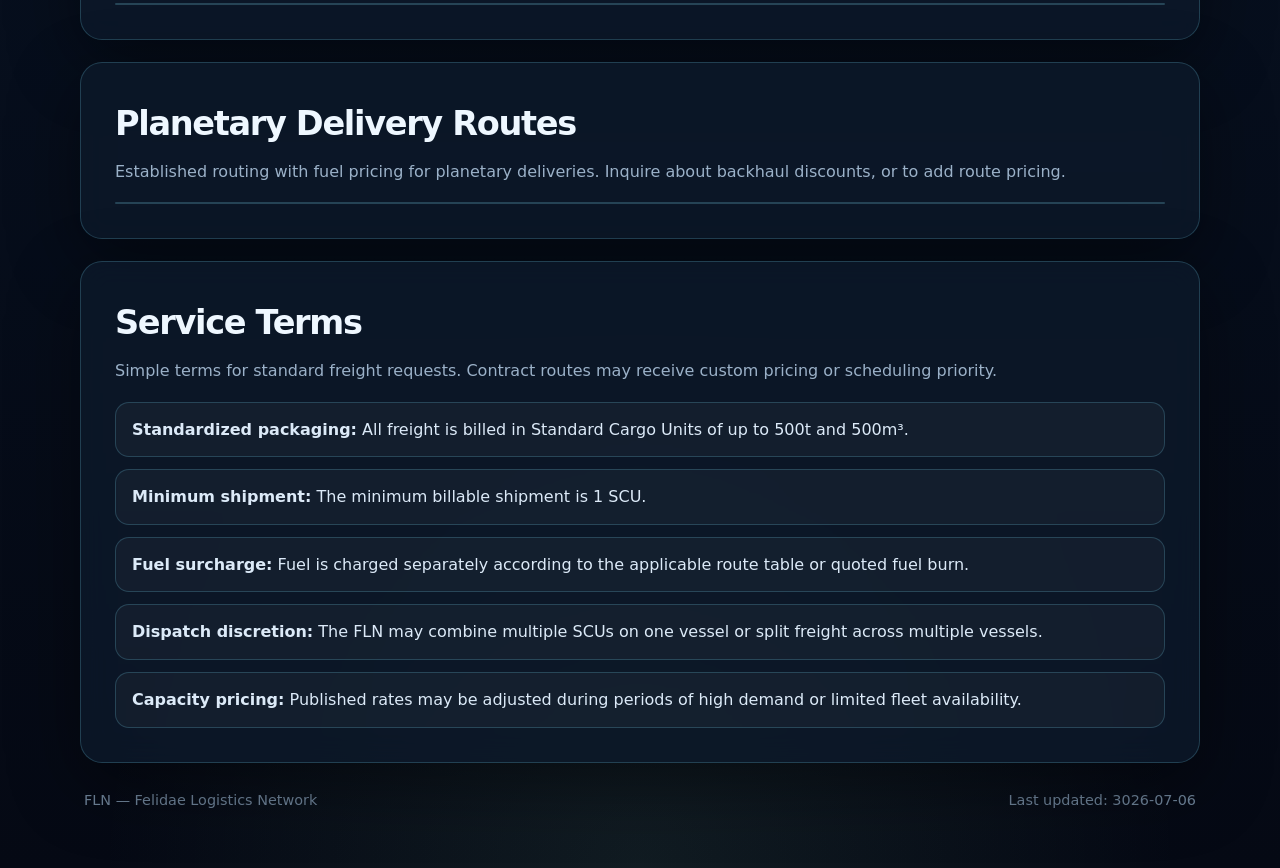
==== commit b1075536: "restructure frontend" ====
--- a/index.html
+++ b/index.html
@@ -3,480 +3,9 @@
 <head>
   <meta charset="UTF-8" />
   <meta name="viewport" content="width=device-width, initial-scale=1.0" />
-    <meta name="description" content="PFLO rate card, route tables, and shipping terms for Purrformance Logistics." />
-    <title>PFLO | Purrformance Logistics</title>
-  <style>
-    :root {
-            --bg: #050914;
-            --bg-soft: #08111f;
-            --panel: rgba(13, 25, 42, 0.82);
-            --panel-strong: rgba(17, 33, 55, 0.96);
-            --text: #eef7ff;
-            --muted: #9bb1c8;
-            --muted-2: #6f849a;
-            --accent: #7ee7ff;
-            --accent-2: #f6c75f;
-            --accent-3: #9df7c7;
-            --danger: #ff9b9b;
-            --border: rgba(126, 231, 255, 0.20);
-            --border-strong: rgba(126, 231, 255, 0.34);
-            --shadow: rgba(0, 0, 0, 0.42);
-            --radius: 22px;
-            --radius-sm: 14px;
-            --max: 1120px;
-    }
-
-    * {
-      box-sizing: border-box;
-    }
-
-        html {
-            scroll-behavior: smooth;
-        }
-
-    body {
-      margin: 0;
-            min-height: 100vh;
-      font-family: Inter, ui-sans-serif, system-ui, -apple-system, BlinkMacSystemFont, "Segoe UI", sans-serif;
-      background:
-        radial-gradient(circle at top left, rgba(127, 220, 255, 0.16), transparent 34rem),
-        radial-gradient(circle at bottom right, rgba(255, 204, 102, 0.10), transparent 32rem),
-        var(--bg);
-      color: var(--text);
-            background: radial-gradient(circle at 12% 10%, rgba(126, 231, 255, 0.19), transparent 28rem), radial-gradient(circle at 86% 14%, rgba(246, 199, 95, 0.12), transparent 28rem), radial-gradient(circle at 50% 100%, rgba(157, 247, 199, 0.08), transparent 34rem), linear-gradient(180deg, #040712 0%, #071121 50%, #050914 100%);
-      line-height: 1.6;
-    }
-
-            body::before {
-                content: "";
-                position: fixed;
-                inset: 0;
-                pointer-events: none;
-                background-image: linear-gradient(rgba(126, 231, 255, 0.035) 1px, transparent 1px), linear-gradient(90deg, rgba(126, 231, 255, 0.035) 1px, transparent 1px);
-                background-size: 48px 48px;
-                mask-image: linear-gradient(to bottom, rgba(0,0,0,0.72), transparent 70%);
-    }
-
-        a {
-            color: inherit;
-    }
-
-        .site {
-            width: min(var(--max), calc(100% - 32px));
-            margin: 0 auto;
-            padding: 28px 0 56px;
-        }
-
-        .topbar {
-      display: flex;
-      align-items: center;
-      justify-content: space-between;
-            gap: 18px;
-            margin-bottom: 34px;
-    }
-
-    .brand {
-      display: flex;
-      align-items: center;
-      gap: 14px;
-            text-decoration: none;
-    }
-
-        .mark {
-            width: 54px;
-            height: 54px;
-            border-radius: 17px;
-      display: grid;
-      place-items: center;
-            border: 1px solid var(--border-strong);
-            background: linear-gradient(135deg, rgba(126,231,255,0.20), rgba(246,199,95,0.10)), rgba(255,255,255,0.03);
-            box-shadow: 0 16px 38px var(--shadow), inset 0 0 24px rgba(126,231,255,0.10);
-      color: var(--accent);
-            font-weight: 950;
-            letter-spacing: -0.08em;
-    }
-
-        .brand-title {
-            font-weight: 900;
-            letter-spacing: 0.05em;
-    }
-
-        .brand-subtitle {
-            margin-top: -3px;
-            color: var(--muted);
-            font-size: 0.9rem;
-    }
-
-        nav {
-            display: flex;
-            gap: 10px;
-            flex-wrap: wrap;
-            justify-content: flex-end;
-    }
-
-            nav a {
-                text-decoration: none;
-                color: var(--muted);
-                font-size: 0.92rem;
-                padding: 9px 12px;
-                border: 1px solid transparent;
-                border-radius: 999px;
-            }
-
-                nav a:hover {
-                    color: var(--text);
-                    border-color: var(--border);
-                    background: rgba(255,255,255,0.04);
-                }
-
-        .hero {
-            display: grid;
-            grid-template-columns: minmax(0, 1.2fr) minmax(280px, 0.8fr);
-            gap: 22px;
-            align-items: stretch;
-            margin-bottom: 22px;
-        }
-
-        .card {
-            border: 1px solid var(--border);
-            border-radius: var(--radius);
-            background: var(--panel);
-            box-shadow: 0 22px 70px var(--shadow);
-            backdrop-filter: blur(14px);
-            overflow: hidden;
-        }
-
-        .hero-main {
-            padding: clamp(26px, 5vw, 48px);
-            position: relative;
-        }
-
-        .eyebrow {
-            display: inline-flex;
-            align-items: center;
-            gap: 8px;
-      color: var(--accent);
-            font-weight: 800;
-            letter-spacing: 0.11em;
-            text-transform: uppercase;
-            font-size: 0.78rem;
-            margin-bottom: 16px;
-    }
-
-        .status-dot {
-            width: 8px;
-            height: 8px;
-            border-radius: 50%;
-            background: var(--accent-3);
-            box-shadow: 0 0 18px var(--accent-3);
-        }
-
-        h1 {
-      margin: 0;
-            max-width: 780px;
-            font-size: clamp(2.2rem, 7vw, 5.2rem);
-            line-height: 0.95;
-            letter-spacing: -0.065em;
-        }
-
-        .hero-copy {
-            max-width: 680px;
-      color: var(--muted);
-            font-size: clamp(1rem, 2vw, 1.16rem);
-            margin: 22px 0 0;
-    }
-
-        .hero-actions {
-            display: flex;
-            gap: 12px;
-            flex-wrap: wrap;
-            margin-top: 28px;
-    }
-
-        .button {
-      display: inline-flex;
-      align-items: center;
-            justify-content: center;
-            gap: 10px;
-            min-height: 44px;
-            padding: 10px 16px;
-      border-radius: 999px;
-            text-decoration: none;
-            font-weight: 800;
-            border: 1px solid var(--border-strong);
-            background: rgba(126,231,255,0.10);
-            color: var(--text);
-    }
-
-            .button.primary {
-                background: linear-gradient(135deg, rgba(126,231,255,0.95), rgba(157,247,199,0.82));
-                color: #05101c;
-                border: none;
-    }
-
-        .rate-panel {
-      padding: 24px;
-            display: grid;
-            gap: 14px;
-            background: linear-gradient(160deg, rgba(126,231,255,0.08), transparent 42%), var(--panel-strong);
-    }
-
-        .panel-label {
-            color: var(--muted);
-            font-size: 0.82rem;
-            text-transform: uppercase;
-            letter-spacing: 0.12em;
-            font-weight: 800;
-    }
-
-        .big-rate {
-            font-size: clamp(2.4rem, 5vw, 4rem);
-            font-weight: 950;
-            line-height: 1;
-            letter-spacing: -0.06em;
-        }
-
-            .big-rate span {
-      color: var(--muted);
-                font-size: 1rem;
-                letter-spacing: 0;
-      font-weight: 700;
-    }
-
-        .metric-grid {
-      display: grid;
-            grid-template-columns: 1fr 1fr;
-      gap: 12px;
-      margin-top: 18px;
-    }
-
-        .metric {
-            padding: 14px;
-            border: 1px solid var(--border);
-            border-radius: var(--radius-sm);
-            background: rgba(255,255,255,0.035);
-        }
-
-            .metric b {
-                display: block;
-                font-size: 1.2rem;
-            }
-
-            .metric span {
-                color: var(--muted);
-                font-size: 0.88rem;
-            }
-
-        .section {
-            margin-top: 22px;
-            padding: clamp(22px, 4vw, 34px);
-        }
-
-        .section-header {
-      display: flex;
-            align-items: end;
-      justify-content: space-between;
-            gap: 18px;
-            margin-bottom: 18px;
-    }
-
-        h2 {
-            margin: 0;
-            font-size: clamp(1.45rem, 3vw, 2.1rem);
-            letter-spacing: -0.04em;
-    }
-
-        .section p {
-            color: var(--muted);
-            margin: 8px 0 0;
-        }
-
-        .grid-3 {
-      display: grid;
-            grid-template-columns: repeat(3, 1fr);
-            gap: 14px;
-    }
-
-        .mini-card {
-            padding: 18px;
-            border: 1px solid var(--border);
-            border-radius: var(--radius-sm);
-            background: rgba(255,255,255,0.035);
-        }
-
-            .mini-card .kicker {
-                color: var(--accent);
-                font-size: 0.75rem;
-                letter-spacing: 0.12em;
-                text-transform: uppercase;
-                font-weight: 900;
-            }
-
-            .mini-card h3 {
-                margin: 8px 0 6px;
-                font-size: 1.1rem;
-            }
-
-            .mini-card p {
-                margin: 0;
-                font-size: 0.95rem;
-            }
-
-        .table-wrap {
-            overflow-x: auto;
-            border: 1px solid var(--border);
-            border-radius: var(--radius-sm);
-            background: rgba(255,255,255,0.025);
-        }
-
-    table {
-      width: 100%;
-      border-collapse: collapse;
-            min-width: 680px;
-    }
-
-    th, td {
-      padding: 14px 16px;
-      border-bottom: 1px solid rgba(127, 220, 255, 0.12);
-      text-align: left;
-            border-bottom: 1px solid rgba(126,231,255,0.12);
-            vertical-align: top;
-    }
-
-      th {
-          color: var(--accent);
-          font-size: 0.78rem;
-          letter-spacing: 0.11em;
-          text-transform: uppercase;
-          background: rgba(126,231,255,0.055);
-          text-align: center;
-      }
-
-/*    td:last-child, th:last-child {
-      text-align: right;
-    }
-
-    tr:last-child td {
-      border-bottom: none;
-    }*/
-
-        td strong {
-            color: var(--text);
-        }
-
-      td {
-          color: #dceaf8;
-          text-align: center;
-      }
-
-        .tag {
-            display: inline-flex;
-            align-items: center;
-            padding: 4px 9px;
-            border-radius: 999px;
-            border: 1px solid var(--border);
-            color: var(--accent-3);
-            background: rgba(157,247,199,0.07);
-            font-size: 0.82rem;
-      font-weight: 800;
-            white-space: nowrap;
-    }
-
-    .formula {
-            display: grid;
-            gap: 8px;
-            padding: 18px;
-            border-radius: var(--radius-sm);
-            border: 1px solid rgba(246,199,95,0.25);
-            background: rgba(246,199,95,0.065);
-            color: var(--accent-2);
-            font-weight: 900;
-            margin-top: 16px;
-        }
-
-            .formula span {
-                color: var(--muted);
-                font-weight: 600;
-            }
-
-        .terms {
-            display: grid;
-            gap: 12px;
-            margin: 0;
-            padding: 0;
-            list-style: none;
-    }
-
-            .terms li {
-                padding: 14px 16px;
-                border: 1px solid var(--border);
-                border-radius: var(--radius-sm);
-                background: rgba(255,255,255,0.035);
-                color: #dceaf8;
-    }
-
-        footer {
-      display: flex;
-      justify-content: space-between;
-            gap: 18px;
-      flex-wrap: wrap;
-            color: var(--muted-2);
-            font-size: 0.9rem;
-            margin-top: 26px;
-            padding: 0 4px;
-        }
-
-        @media (max-width: 850px) {
-            .topbar, .section-header {
-                align-items: flex-start;
-                flex-direction: column;
-            }
-
-            nav {
-                justify-content: flex-start;
-            }
-
-            .hero {
-                grid-template-columns: 1fr;
-            }
-
-            .grid-3 {
-                grid-template-columns: 1fr;
-            }
-
-            .metric-grid {
-                grid-template-columns: 1fr 1fr;
-            }
-    }
-
-        @media (max-width: 520px) {
-            .site {
-                width: min(100% - 22px, var(--max));
-                padding-top: 18px;
-    }
-
-            .brand-subtitle {
-                display: none;
-    }
-
-            nav a {
-                padding: 7px 9px;
-                font-size: 0.86rem;
-    }
-
-            .metric-grid {
-        grid-template-columns: 1fr;
-      }
-
-            .hero-actions {
-                flex-direction: column;
-      }
-
-            .button {
-                width: 100%;
-      }
-    }
-  </style>
+    <meta name="description" content="Rate card, route tables, and shipping terms for the Felidae Logistics Network." />
+    <title>FLN | Felidae Logistics Network</title>
+    <link rel="stylesheet" href="css/style.css">
 </head>
 
 <!--Top Bar Navigation-->
@@ -484,11 +13,11 @@
 <body>
     <main class="site">
         <header class="topbar">
-            <a href="#top" class="brand" aria-label="PFLO home">
-                <div class="mark">PF</div>
-          <div>
-                    <div class="brand-title">PFLO</div>
-                    <div class="brand-subtitle">Purrformance Logistics</div>
+            <a href="#top" class="brand" aria-label="FLN home">
+                <div class="mark">FLN</div>
+                <div>
+                    <div class="brand-title">FLN</div>
+                    <div class="brand-subtitle">Felidae Logistics Network</div>
                 </div>
             </a>
             <nav aria-label="Primary navigation">
@@ -504,12 +33,12 @@
             <div class="card hero-main">
                 <div class="eyebrow"><span class="status-dot"></span>Freight Desk Active</div>
                 <h1>If it fits, it ships.</h1>
-                <p class="hero-copy">PFLO provides scheduled and on-demand freight service using standardized cargo blocks, clear route fuel tables, and simple published rates.</p>
+                <p class="hero-copy">The Felidae Logistics Network (FLN) provides scheduled and on-demand freight service using standardized cargo blocks, clear route fuel tables, and simple published rates.</p>
                 <div class="hero-actions">
                     <a class="button primary" href="#routes">Check Routes</a>
                     <!--<a class="button" href="#routes">Check Routes</a>-->
                 </div>
-          </div>
+            </div>
             <!---->
             <!--Current Rate Preview-->
             <!--<aside class="card rate-panel" aria-label="Current rate summary">
@@ -533,7 +62,7 @@
                     <div class="metric"><b>500 m³</b><span>Max volume per SCU</span></div>
                     <div class="metric"><b>1 SCU</b><span>Minimum shipment</span></div>
                     <div class="metric"><b>+ Fuel</b><span>Route cost separate</span></div>
-      </div>
+                </div>
             </aside>
 
         </section>
@@ -543,10 +72,10 @@
             <div class="section-header">
                 <div>
                     <h2>Standard Cargo Unit</h2>
-                    <p>Customers purchase freight capacity in standardized PFLO blocks. PFLO may consolidate or split blocks between vessels as needed.</p>
+                    <p>Customers purchase freight capacity in standardized cargo blocks. FLN dispatching may consolidate or split blocks between vessels as needed.</p>
                 </div>
                 <!--<span class="tag">Active tariff</span>-->
-        </div>
+            </div>
 
             <div class="grid-3">
                 <article class="mini-card">
@@ -563,15 +92,49 @@
                     <div class="kicker">Minimum</div>
                     <h3>1 SCU</h3>
                     <p>Small shipments are accepted, but billed as one full SCU.</p>
-      </article>
+                </article>
             </div>
 
             <div class="formula">
                 Standard Route Quote = (SCUs × SCU Rate CIS or CAT) + Route Table Fuel Cost
                 <span>SCUs required = greater of cargo tonnes ÷ 500 or cargo m³ ÷ 500, rounded up.</span>
             </div>
-    </section>
-        <!---->
+        </section>
+        <!---->
+
+        <section class="card section" id="quote">
+            <div class="section-header">
+                <div>
+                    <h2>Quote Calculator</h2>
+                    <p>Estimate standard FLN freight pricing from SCUs and route fuel.</p>
+                </div>
+            </div>
+
+            <div class="grid-3">
+                <div class="mini-card">
+                    <div class="kicker">SCUs</div>
+                    <input id="quote-scus" type="number" min="1" value="1">
+                </div>
+
+                <div class="mini-card">
+                    <div class="kicker">Route</div>
+                    <select id="quote-route"></select>
+                </div>
+
+                <div class="mini-card">
+                    <div class="kicker">Currency</div>
+                    <select id="quote-currency">
+                        <option value="cis">CIS</option>
+                        <option value="cat">CAT</option>
+                    </select>
+                </div>
+            </div>
+
+            <div class="formula" id="quote-result">
+                Select a route to calculate a quote.
+            </div>
+        </section>
+
         <!--Route Table-->
         <section class="card section">
             <div class="section-header">
@@ -583,71 +146,27 @@
             </div>
 
             <div class="table-wrap">
-        <table>
-          <thead>
-            <tr>
-                            <th>Route</th>
-                            <th>Fuel (CIS)</th>
-                            <th>Fuel (CAT)</th>
-                            <!--<th>ETA</th>-->
-                            <th>Notes</th>
-            </tr>
-          </thead>
-          <tbody>
-            <tr>
-                            <td><strong>BEN ↔ ARC</strong></td>
-                            <td>9,470 CIS</td>
-                            <td>3,790 CAT</td>
-                            <!--<td>—</td>-->
-                            <td>Extended delivery time. Minimum 2 SCU.</td>
-            </tr>
-          </tbody>
-        </table>
+                <table id="exchange-table"></table>
             </div>
         </section>
 
         <!--Planetary Delivery Table-->
-
-        <section class="card section" id="routes">
-            <div class="section-header">
-                <div>
-                    <h2>Planetary Delivery Route Table</h2>
-                    <p>Established routing with fuel pricing for planetary deliveries. Inquire about backhaul discounts.</p>
-                </div>
-                <!--<span class="tag">Routes Active</span>-->
+        <!---->
+
+        <section class="card section">
+
+            <div class="section-header">
+                <div>
+                    <h2>Planetary Delivery Routes</h2>
+                    <p>Established routing with fuel pricing for planetary deliveries. Inquire about backhaul discounts, or to add route pricing.</p>
+                </div>
             </div>
 
             <div class="table-wrap">
-        <table>
-          <thead>
-            <tr>
-                            <th>Route</th>
-                            <th>Fuel (CIS)</th>
-                            <th>Fuel (CAT)</th>
-                            <!--<th>ETA</th>-->
-                            <th>Notes</th>
-            </tr>
-          </thead>
-          <tbody>
-              <tr>
-                  <td><strong>BEN ↔ Milliways (KW-020c)</strong></td>
-                  <td>7,815 CIS</td>
-                  <td>3,126 CAT</td>
-                  <!--<td>—</td>-->
-                  <td>Price includes return fuel.</td>
-              </tr>
-              <tr>
-                  <td><strong>BEN ↔ Kakrafoon Kappa (KW-020d)</strong></td>
-                  <td>7,700 CIS</td>
-                  <td>3,078 CAT</td>
-                  <!--<td>—</td>-->
-                  <td>Price includes return fuel.</td>
-              </tr>
-          </tbody>
-        </table>
-            </div>
-    </section>
-    <!---->
+                <table id="planetary-table"></table>
+            </div>
+
+        </section>
 
 
         <!--fleet section-->
@@ -655,7 +174,7 @@
       <div class="section-header">
         <div>
           <h2>Fleet Status</h2>
-          <p>PFLO dispatch assigns vessels based on available capacity, route requirements, and cargo constraints.</p>
+          <p>FLN dispatch assigns vessels based on available capacity, route requirements, and cargo constraints.</p>
         </div>
       </div>
 
@@ -695,21 +214,22 @@
                     <h2>Service Terms</h2>
                     <p>Simple terms for standard freight requests. Contract routes may receive custom pricing or scheduling priority.</p>
                 </div>
-      </div>
+            </div>
 
             <ul class="terms">
                 <li><strong>Standardized packaging:</strong> All freight is billed in Standard Cargo Units of up to 500t and 500m³.</li>
                 <li><strong>Minimum shipment:</strong> The minimum billable shipment is 1 SCU.</li>
                 <li><strong>Fuel surcharge:</strong> Fuel is charged separately according to the applicable route table or quoted fuel burn.</li>
-                <li><strong>Dispatch discretion:</strong> PFLO may combine multiple SCUs on one vessel or split freight across multiple vessels.</li>
+                <li><strong>Dispatch discretion:</strong> The FLN may combine multiple SCUs on one vessel or split freight across multiple vessels.</li>
                 <li><strong>Capacity pricing:</strong> Published rates may be adjusted during periods of high demand or limited fleet availability.</li>
             </ul>
-    </section>
+        </section>
 
         <footer>
-            <div>PFLO — Purrformance Logistics</div>
+            <div>FLN — Felidae Logistics Network</div>
             <div>Last updated: 3026-07-06</div>
-    </footer>
-  </main>
+        </footer>
+    </main>
+    <script type="module" src="js/main.js"></script>
 </body>
 </html>
--- a/css/style.css
+++ b/css/style.css
@@ -0,0 +1,472 @@
+:root {
+    --bg: #050914;
+    --bg-soft: #08111f;
+    --panel: rgba(13, 25, 42, 0.82);
+    --panel-strong: rgba(17, 33, 55, 0.96);
+    --text: #eef7ff;
+    --muted: #9bb1c8;
+    --muted-2: #6f849a;
+    --accent: #7ee7ff;
+    --accent-2: #f6c75f;
+    --accent-3: #9df7c7;
+    --danger: #ff9b9b;
+    --border: rgba(126, 231, 255, 0.20);
+    --border-strong: rgba(126, 231, 255, 0.34);
+    --shadow: rgba(0, 0, 0, 0.42);
+    --radius: 22px;
+    --radius-sm: 14px;
+    --max: 1120px;
+}
+
+* {
+    box-sizing: border-box;
+}
+
+html {
+    scroll-behavior: smooth;
+}
+
+body {
+    margin: 0;
+    min-height: 100vh;
+    font-family: Inter, ui-sans-serif, system-ui, -apple-system, BlinkMacSystemFont, "Segoe UI", sans-serif;
+    background: radial-gradient(circle at top left, rgba(127, 220, 255, 0.16), transparent 34rem), radial-gradient(circle at bottom right, rgba(255, 204, 102, 0.10), transparent 32rem), var(--bg);
+    color: var(--text);
+    background: radial-gradient(circle at 12% 10%, rgba(126, 231, 255, 0.19), transparent 28rem), radial-gradient(circle at 86% 14%, rgba(246, 199, 95, 0.12), transparent 28rem), radial-gradient(circle at 50% 100%, rgba(157, 247, 199, 0.08), transparent 34rem), linear-gradient(180deg, #040712 0%, #071121 50%, #050914 100%);
+    line-height: 1.6;
+}
+
+    body::before {
+        content: "";
+        position: fixed;
+        inset: 0;
+        pointer-events: none;
+        background-image: linear-gradient(rgba(126, 231, 255, 0.035) 1px, transparent 1px), linear-gradient(90deg, rgba(126, 231, 255, 0.035) 1px, transparent 1px);
+        background-size: 48px 48px;
+        mask-image: linear-gradient(to bottom, rgba(0,0,0,0.72), transparent 70%);
+    }
+
+a {
+    color: inherit;
+}
+
+.site {
+    width: min(var(--max), calc(100% - 32px));
+    margin: 0 auto;
+    padding: 28px 0 56px;
+}
+
+.topbar {
+    display: flex;
+    align-items: center;
+    justify-content: space-between;
+    gap: 18px;
+    margin-bottom: 34px;
+}
+
+.brand {
+    display: flex;
+    align-items: center;
+    gap: 14px;
+    text-decoration: none;
+}
+
+.mark {
+    width: 54px;
+    height: 54px;
+    border-radius: 17px;
+    display: grid;
+    place-items: center;
+    border: 1px solid var(--border-strong);
+    background: linear-gradient(135deg, rgba(126,231,255,0.20), rgba(246,199,95,0.10)), rgba(255,255,255,0.03);
+    box-shadow: 0 16px 38px var(--shadow), inset 0 0 24px rgba(126,231,255,0.10);
+    color: var(--accent);
+    font-weight: 950;
+    letter-spacing: -0.08em;
+}
+
+.brand-title {
+    font-weight: 900;
+    letter-spacing: 0.05em;
+}
+
+.brand-subtitle {
+    margin-top: -3px;
+    color: var(--muted);
+    font-size: 0.9rem;
+}
+
+nav {
+    display: flex;
+    gap: 10px;
+    flex-wrap: wrap;
+    justify-content: flex-end;
+}
+
+    nav a {
+        text-decoration: none;
+        color: var(--muted);
+        font-size: 0.92rem;
+        padding: 9px 12px;
+        border: 1px solid transparent;
+        border-radius: 999px;
+    }
+
+        nav a:hover {
+            color: var(--text);
+            border-color: var(--border);
+            background: rgba(255,255,255,0.04);
+        }
+
+.hero {
+    display: grid;
+    grid-template-columns: minmax(0, 1.2fr) minmax(280px, 0.8fr);
+    gap: 22px;
+    align-items: stretch;
+    margin-bottom: 22px;
+}
+
+.card {
+    border: 1px solid var(--border);
+    border-radius: var(--radius);
+    background: var(--panel);
+    box-shadow: 0 22px 70px var(--shadow);
+    backdrop-filter: blur(14px);
+    overflow: hidden;
+}
+
+.hero-main {
+    padding: clamp(26px, 5vw, 48px);
+    position: relative;
+}
+
+.eyebrow {
+    display: inline-flex;
+    align-items: center;
+    gap: 8px;
+    color: var(--accent);
+    font-weight: 800;
+    letter-spacing: 0.11em;
+    text-transform: uppercase;
+    font-size: 0.78rem;
+    margin-bottom: 16px;
+}
+
+.status-dot {
+    width: 8px;
+    height: 8px;
+    border-radius: 50%;
+    background: var(--accent-3);
+    box-shadow: 0 0 18px var(--accent-3);
+}
+
+h1 {
+    margin: 0;
+    max-width: 780px;
+    font-size: clamp(2.2rem, 7vw, 5.2rem);
+    line-height: 0.95;
+    letter-spacing: -0.065em;
+}
+
+.hero-copy {
+    max-width: 680px;
+    color: var(--muted);
+    font-size: clamp(1rem, 2vw, 1.16rem);
+    margin: 22px 0 0;
+}
+
+.hero-actions {
+    display: flex;
+    gap: 12px;
+    flex-wrap: wrap;
+    margin-top: 28px;
+}
+
+.button {
+    display: inline-flex;
+    align-items: center;
+    justify-content: center;
+    gap: 10px;
+    min-height: 44px;
+    padding: 10px 16px;
+    border-radius: 999px;
+    text-decoration: none;
+    font-weight: 800;
+    border: 1px solid var(--border-strong);
+    background: rgba(126,231,255,0.10);
+    color: var(--text);
+}
+
+    .button.primary {
+        background: linear-gradient(135deg, rgba(126,231,255,0.95), rgba(157,247,199,0.82));
+        color: #05101c;
+        border: none;
+    }
+
+.rate-panel {
+    padding: 24px;
+    display: grid;
+    gap: 14px;
+    background: linear-gradient(160deg, rgba(126,231,255,0.08), transparent 42%), var(--panel-strong);
+}
+
+.panel-label {
+    color: var(--muted);
+    font-size: 0.82rem;
+    text-transform: uppercase;
+    letter-spacing: 0.12em;
+    font-weight: 800;
+}
+
+.big-rate {
+    font-size: clamp(2.4rem, 5vw, 4rem);
+    font-weight: 950;
+    line-height: 1;
+    letter-spacing: -0.06em;
+}
+
+    .big-rate span {
+        color: var(--muted);
+        font-size: 1rem;
+        letter-spacing: 0;
+        font-weight: 700;
+    }
+
+.metric-grid {
+    display: grid;
+    grid-template-columns: 1fr 1fr;
+    gap: 12px;
+    margin-top: 18px;
+}
+
+.metric {
+    padding: 14px;
+    border: 1px solid var(--border);
+    border-radius: var(--radius-sm);
+    background: rgba(255,255,255,0.035);
+}
+
+    .metric b {
+        display: block;
+        font-size: 1.2rem;
+    }
+
+    .metric span {
+        color: var(--muted);
+        font-size: 0.88rem;
+    }
+
+.section {
+    margin-top: 22px;
+    padding: clamp(22px, 4vw, 34px);
+}
+
+.section-header {
+    display: flex;
+    align-items: end;
+    justify-content: space-between;
+    gap: 18px;
+    margin-bottom: 18px;
+}
+
+h2 {
+    margin: 0;
+    font-size: clamp(1.45rem, 3vw, 2.1rem);
+    letter-spacing: -0.04em;
+}
+
+.section p {
+    color: var(--muted);
+    margin: 8px 0 0;
+}
+
+.grid-3 {
+    display: grid;
+    grid-template-columns: repeat(3, 1fr);
+    gap: 14px;
+}
+
+.mini-card {
+    padding: 18px;
+    border: 1px solid var(--border);
+    border-radius: var(--radius-sm);
+    background: rgba(255,255,255,0.035);
+}
+
+    .mini-card .kicker {
+        color: var(--accent);
+        font-size: 0.75rem;
+        letter-spacing: 0.12em;
+        text-transform: uppercase;
+        font-weight: 900;
+    }
+
+    .mini-card h3 {
+        margin: 8px 0 6px;
+        font-size: 1.1rem;
+    }
+
+    .mini-card p {
+        margin: 0;
+        font-size: 0.95rem;
+    }
+
+.table-wrap {
+    overflow-x: auto;
+    border: 1px solid var(--border);
+    border-radius: var(--radius-sm);
+    background: rgba(255,255,255,0.025);
+}
+
+table {
+    width: 100%;
+    border-collapse: collapse;
+    min-width: 680px;
+}
+
+th, td {
+    padding: 14px 16px;
+    border-bottom: 1px solid rgba(127, 220, 255, 0.12);
+    text-align: left;
+    border-bottom: 1px solid rgba(126,231,255,0.12);
+    vertical-align: top;
+}
+
+th {
+    color: var(--accent);
+    font-size: 0.78rem;
+    letter-spacing: 0.11em;
+    text-transform: uppercase;
+    background: rgba(126,231,255,0.055);
+    text-align: center;
+}
+
+/*    td:last-child, th:last-child {
+      text-align: right;
+    }
+
+    tr:last-child td {
+      border-bottom: none;
+    }*/
+
+td:first-child {
+    color: var(--text);
+    font-weight: 700;
+}
+
+td strong {
+    color: var(--text);
+}
+
+td {
+    color: #dceaf8;
+    text-align: center;
+}
+
+.tag {
+    display: inline-flex;
+    align-items: center;
+    padding: 4px 9px;
+    border-radius: 999px;
+    border: 1px solid var(--border);
+    color: var(--accent-3);
+    background: rgba(157,247,199,0.07);
+    font-size: 0.82rem;
+    font-weight: 800;
+    white-space: nowrap;
+}
+
+.formula {
+    display: grid;
+    gap: 8px;
+    padding: 18px;
+    border-radius: var(--radius-sm);
+    border: 1px solid rgba(246,199,95,0.25);
+    background: rgba(246,199,95,0.065);
+    color: var(--accent-2);
+    font-weight: 900;
+    margin-top: 16px;
+}
+
+    .formula span {
+        color: var(--muted);
+        font-weight: 600;
+    }
+
+.terms {
+    display: grid;
+    gap: 12px;
+    margin: 0;
+    padding: 0;
+    list-style: none;
+}
+
+    .terms li {
+        padding: 14px 16px;
+        border: 1px solid var(--border);
+        border-radius: var(--radius-sm);
+        background: rgba(255,255,255,0.035);
+        color: #dceaf8;
+    }
+
+footer {
+    display: flex;
+    justify-content: space-between;
+    gap: 18px;
+    flex-wrap: wrap;
+    color: var(--muted-2);
+    font-size: 0.9rem;
+    margin-top: 26px;
+    padding: 0 4px;
+}
+
+@media (max-width: 850px) {
+    .topbar, .section-header {
+        align-items: flex-start;
+        flex-direction: column;
+    }
+
+    nav {
+        justify-content: flex-start;
+    }
+
+    .hero {
+        grid-template-columns: 1fr;
+    }
+
+    .grid-3 {
+        grid-template-columns: 1fr;
+    }
+
+    .metric-grid {
+        grid-template-columns: 1fr 1fr;
+    }
+}
+
+@media (max-width: 520px) {
+    .site {
+        width: min(100% - 22px, var(--max));
+        padding-top: 18px;
+    }
+
+    .brand-subtitle {
+        display: none;
+    }
+
+    nav a {
+        padding: 7px 9px;
+        font-size: 0.86rem;
+    }
+
+    .metric-grid {
+        grid-template-columns: 1fr;
+    }
+
+    .hero-actions {
+        flex-direction: column;
+    }
+
+    .button {
+        width: 100%;
+    }
+}
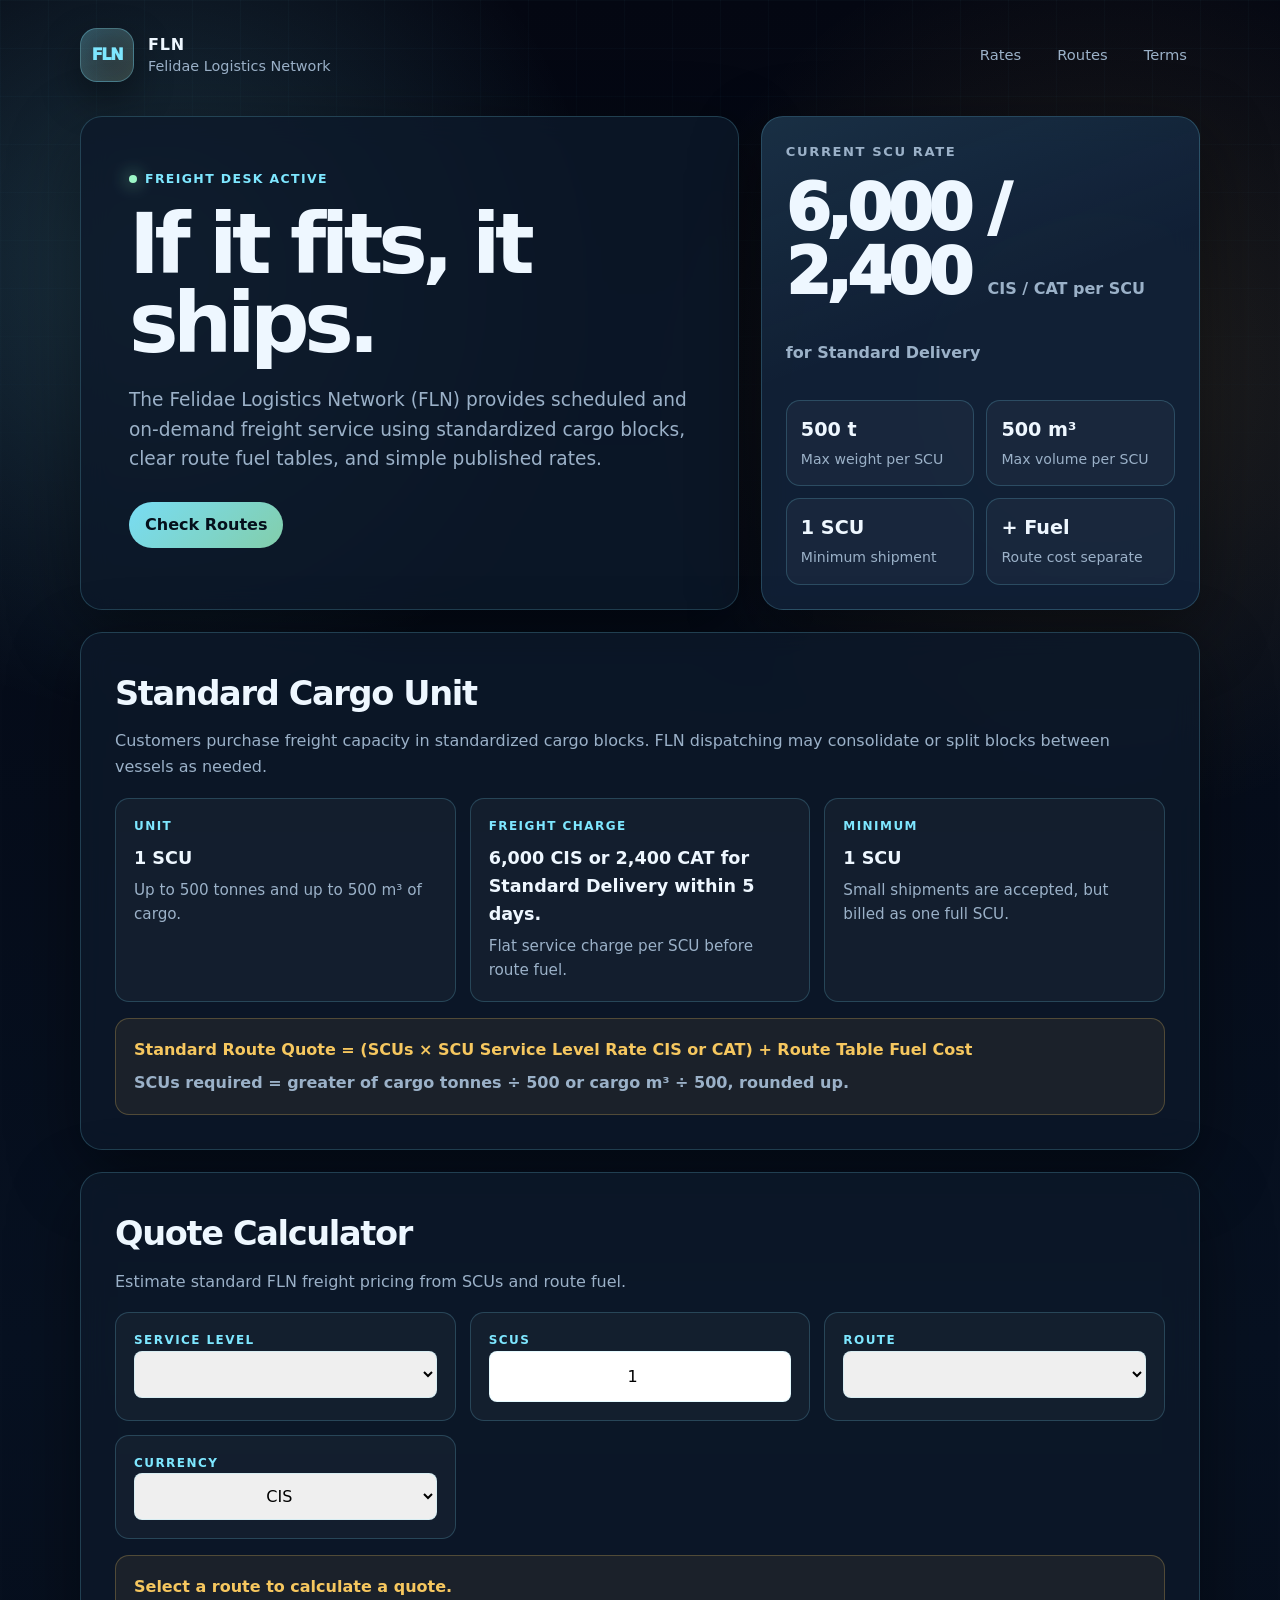
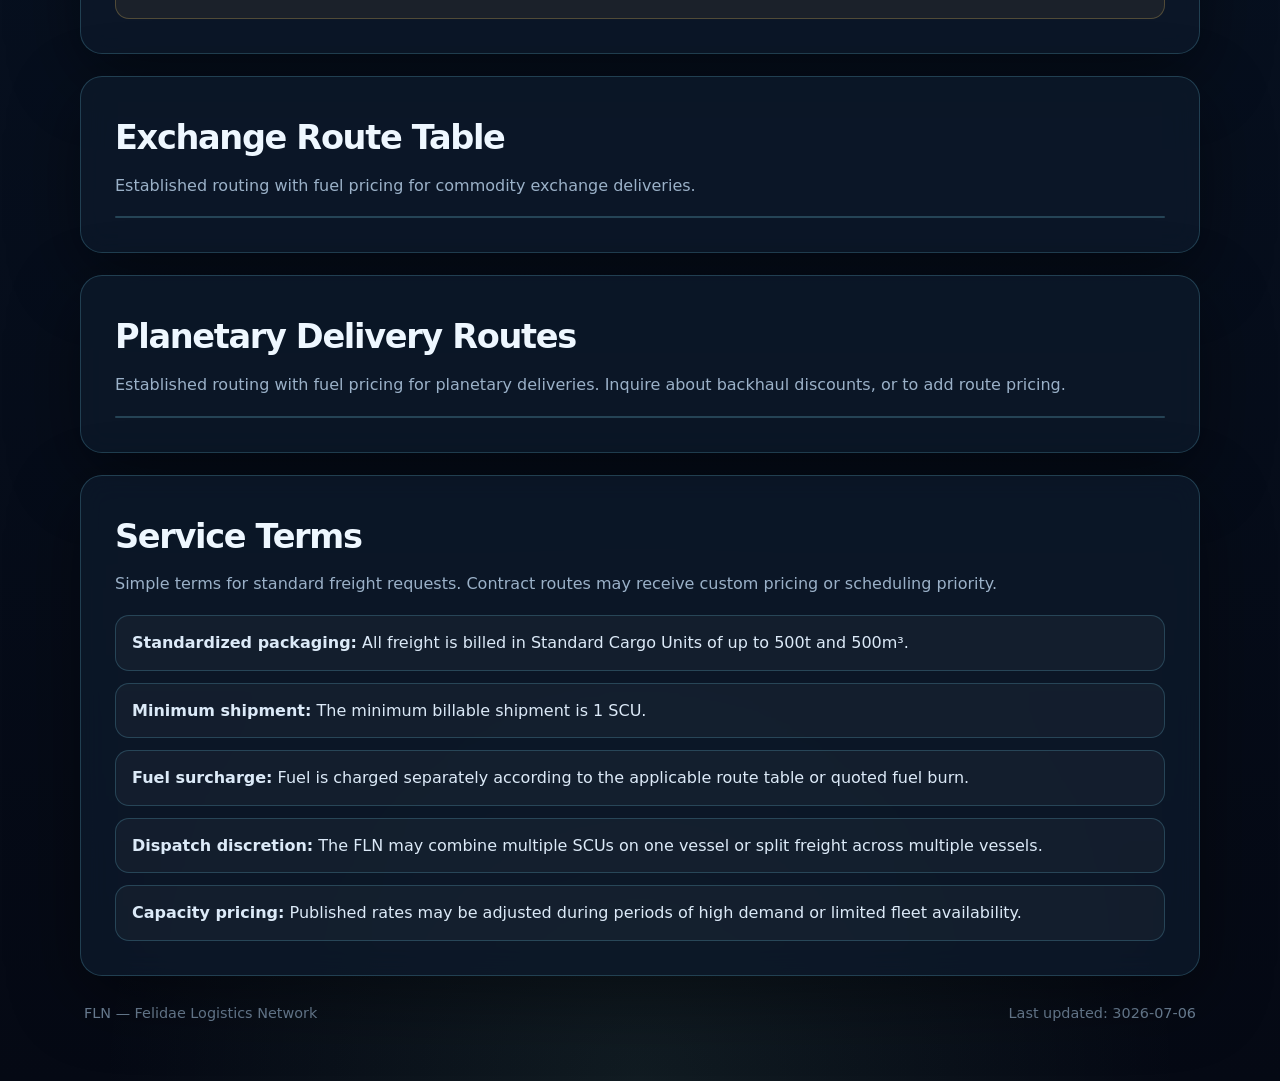
==== commit 80186788: "Add service levels" ====
--- a/index.html
+++ b/index.html
@@ -56,7 +56,7 @@
 
             <aside class="card rate-panel" aria-label="Current rate summary">
                 <div class="panel-label">Current SCU Rate</div>
-                <div class="big-rate">6,000 / 2,400 <span>CIS / CAT per SCU</span></div>
+                <div class="big-rate">6,000 / 2,400 <span>CIS / CAT per SCU for Standard Delivery</span></div>
                 <div class="metric-grid">
                     <div class="metric"><b>500 t</b><span>Max weight per SCU</span></div>
                     <div class="metric"><b>500 m³</b><span>Max volume per SCU</span></div>
@@ -85,7 +85,7 @@
                 </article>
                 <article class="mini-card">
                     <div class="kicker">Freight Charge</div>
-                    <h3>6,000 CIS or 2,400 CAT</h3>
+                    <h3>6,000 CIS or 2,400 CAT for Standard Delivery within 5 days.</h3>
                     <p>Flat service charge per SCU before route fuel.</p>
                 </article>
                 <article class="mini-card">
@@ -96,7 +96,7 @@
             </div>
 
             <div class="formula">
-                Standard Route Quote = (SCUs × SCU Rate CIS or CAT) + Route Table Fuel Cost
+                Standard Route Quote = (SCUs × SCU Service Level Rate CIS or CAT) + Route Table Fuel Cost
                 <span>SCUs required = greater of cargo tonnes ÷ 500 or cargo m³ ÷ 500, rounded up.</span>
             </div>
         </section>
@@ -111,6 +111,14 @@
             </div>
 
             <div class="grid-3">
+                <div class="mini-card">
+                    <div class="kicker">Service Level</div>
+
+                    <select id="quote-service"></select>
+
+                    <p id="quote-service-description"></p>
+                </div>
+
                 <div class="mini-card">
                     <div class="kicker">SCUs</div>
                     <input id="quote-scus" type="number" min="1" value="1">
--- a/css/style.css
+++ b/css/style.css
@@ -232,6 +232,26 @@
         font-weight: 700;
     }
 
+input,
+select {
+    width: 100%;
+    padding: 0.75rem 1rem;
+    border: 1px solid var(--border);
+    border-radius: 0.5rem;
+/*    background: var(--surface);*/
+/*    color: var(--text);*/
+    font: inherit;
+}
+
+input {
+    text-align: center;
+}
+
+select {
+    text-align: center;
+    text-align-last: center;
+}
+
 .metric-grid {
     display: grid;
     grid-template-columns: 1fr 1fr;
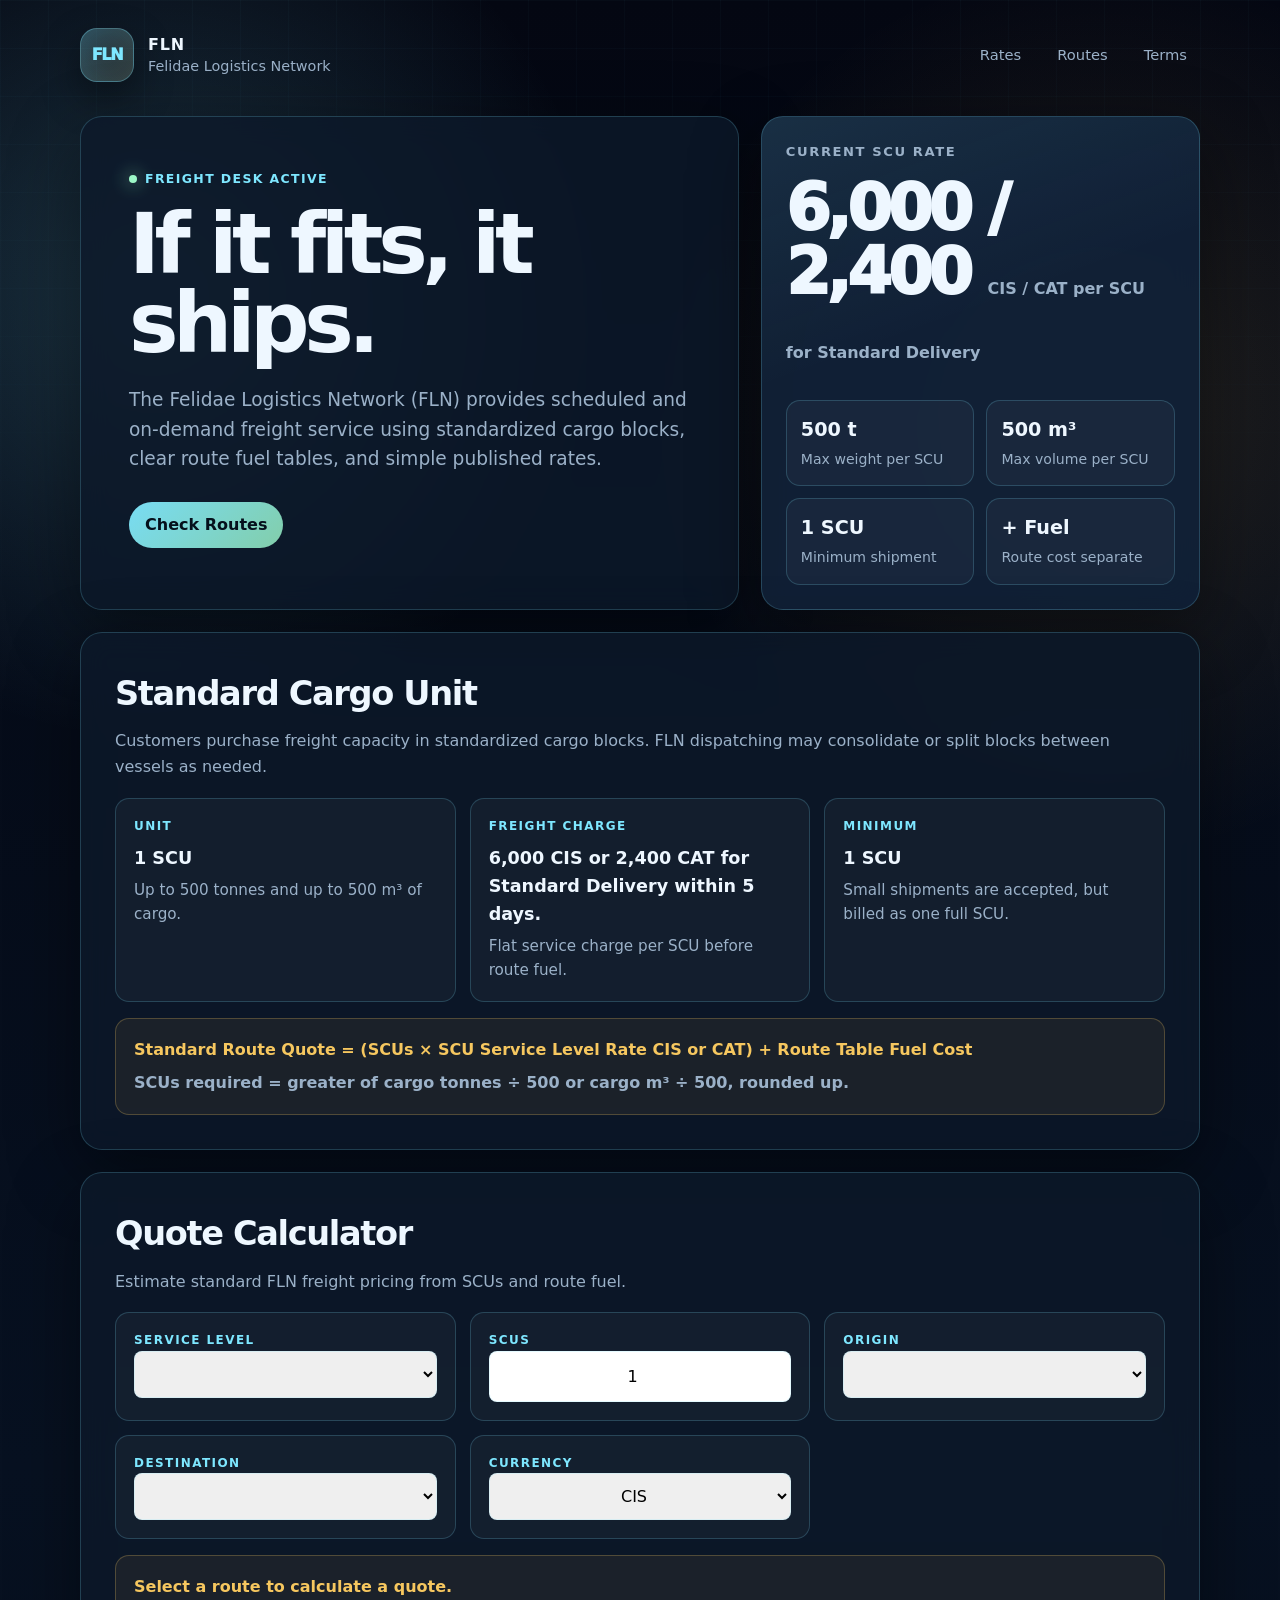
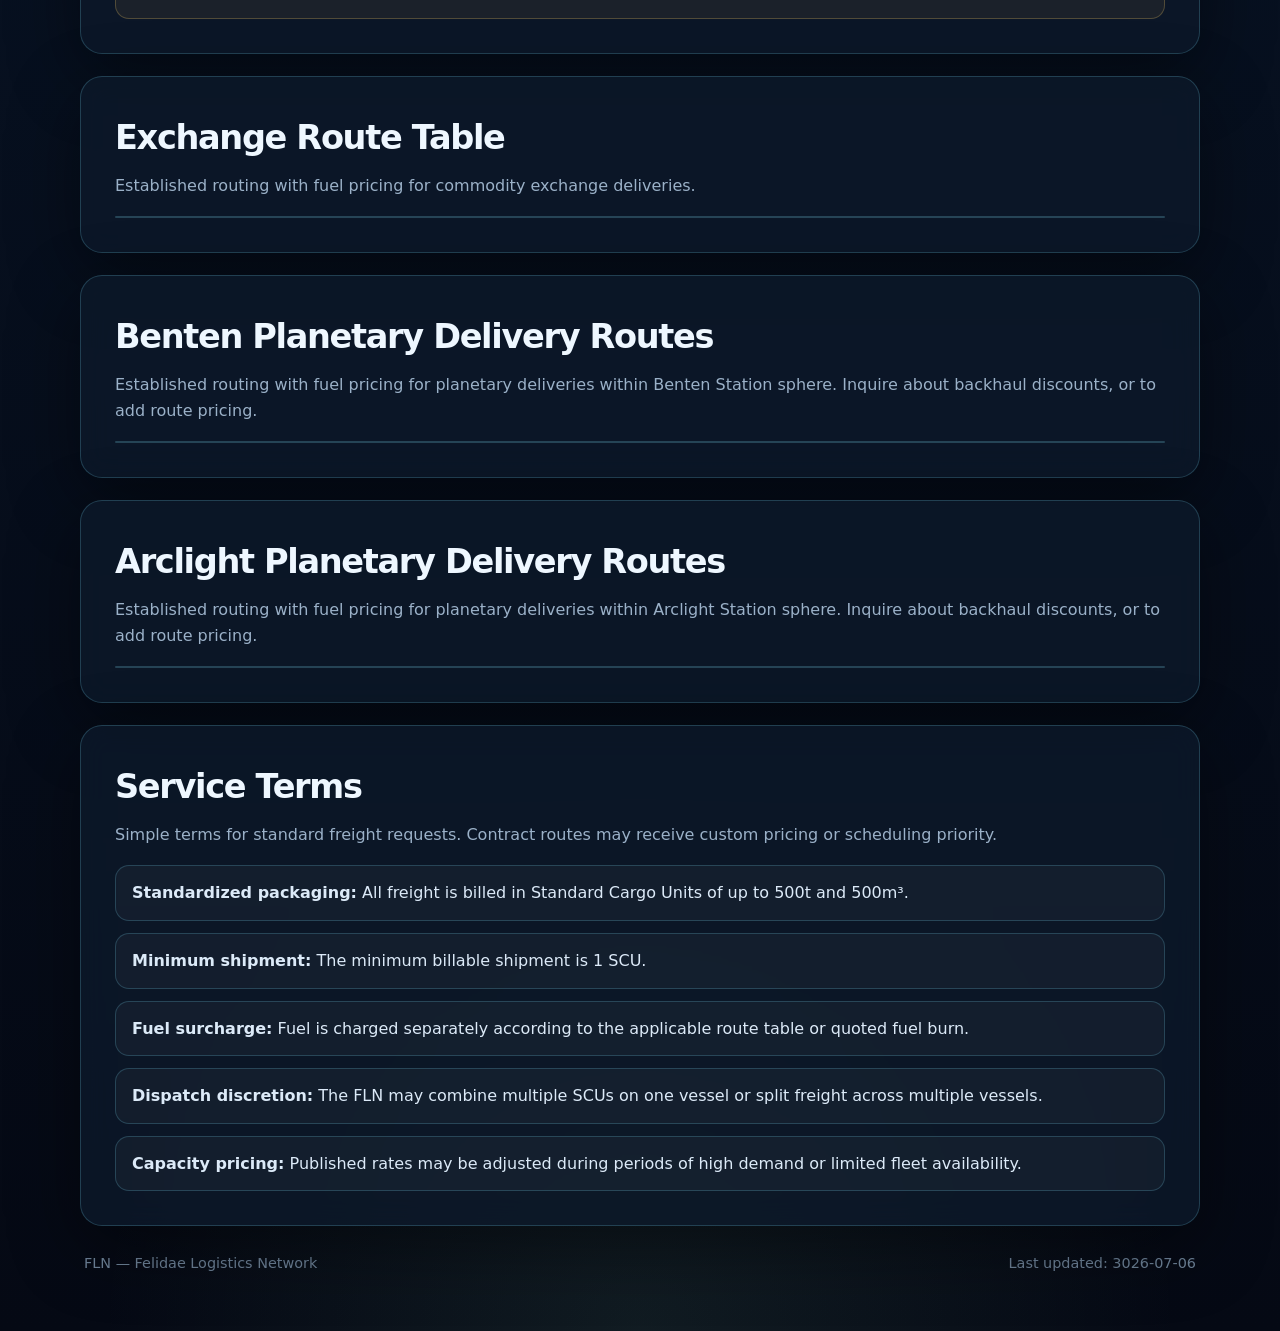
==== commit 184fd6ee: "update quote calculator to use new origin destination system" ====
--- a/index.html
+++ b/index.html
@@ -125,8 +125,13 @@
                 </div>
 
                 <div class="mini-card">
-                    <div class="kicker">Route</div>
-                    <select id="quote-route"></select>
+                    <div class="kicker">Origin</div>
+                    <select id="quote-origin"></select>
+                </div>
+
+                <div class="mini-card">
+                    <div class="kicker">Destination</div>
+                    <select id="quote-destination"></select>
                 </div>
 
                 <div class="mini-card">
@@ -165,13 +170,28 @@
 
             <div class="section-header">
                 <div>
-                    <h2>Planetary Delivery Routes</h2>
-                    <p>Established routing with fuel pricing for planetary deliveries. Inquire about backhaul discounts, or to add route pricing.</p>
+                    <h2>Benten Planetary Delivery Routes</h2>
+                    <p>Established routing with fuel pricing for planetary deliveries within Benten Station sphere. Inquire about backhaul discounts, or to add route pricing.</p>
                 </div>
             </div>
 
             <div class="table-wrap">
-                <table id="planetary-table"></table>
+                <table id="ben-planetary-table"></table>
+            </div>
+
+        </section>
+
+        <section class="card section">
+
+            <div class="section-header">
+                <div>
+                    <h2>Arclight Planetary Delivery Routes</h2>
+                    <p>Established routing with fuel pricing for planetary deliveries within Arclight Station sphere. Inquire about backhaul discounts, or to add route pricing.</p>
+                </div>
+            </div>
+
+            <div class="table-wrap">
+                <table id="arc-planetary-table"></table>
             </div>
 
         </section>
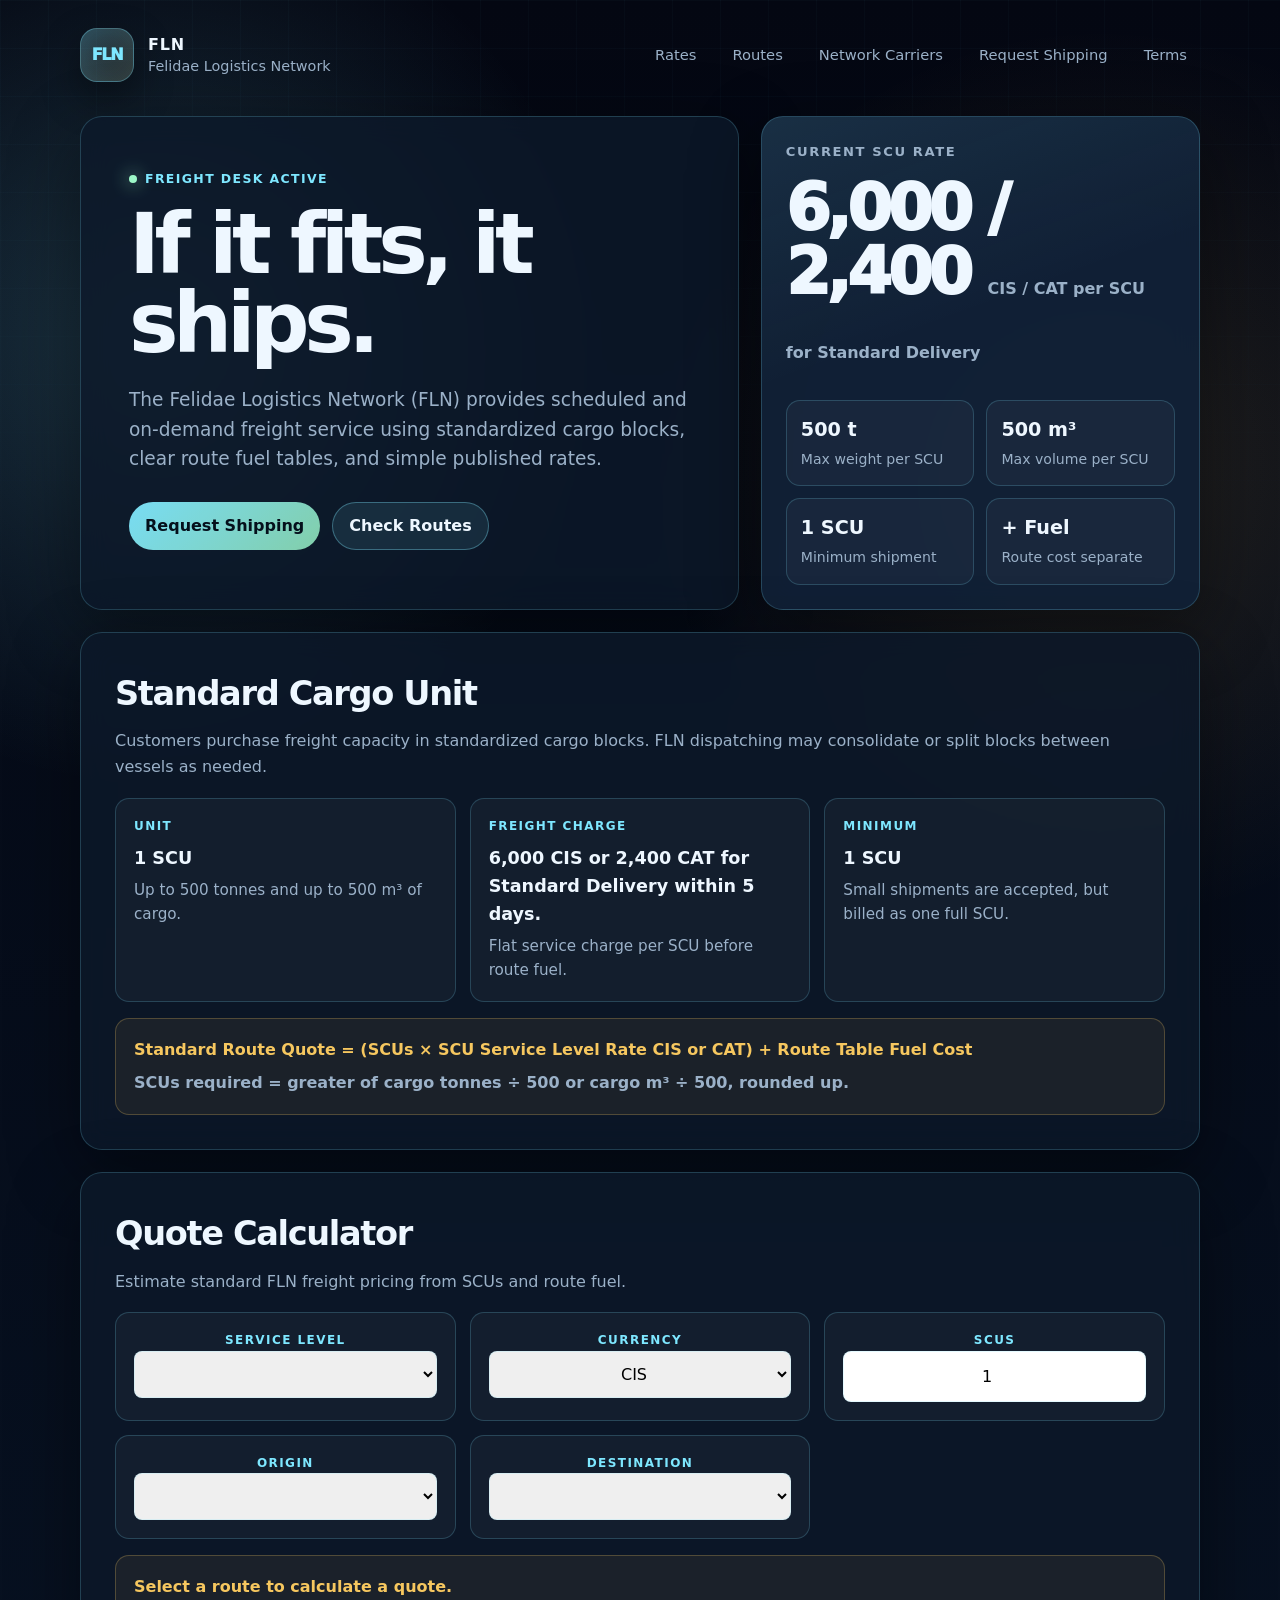
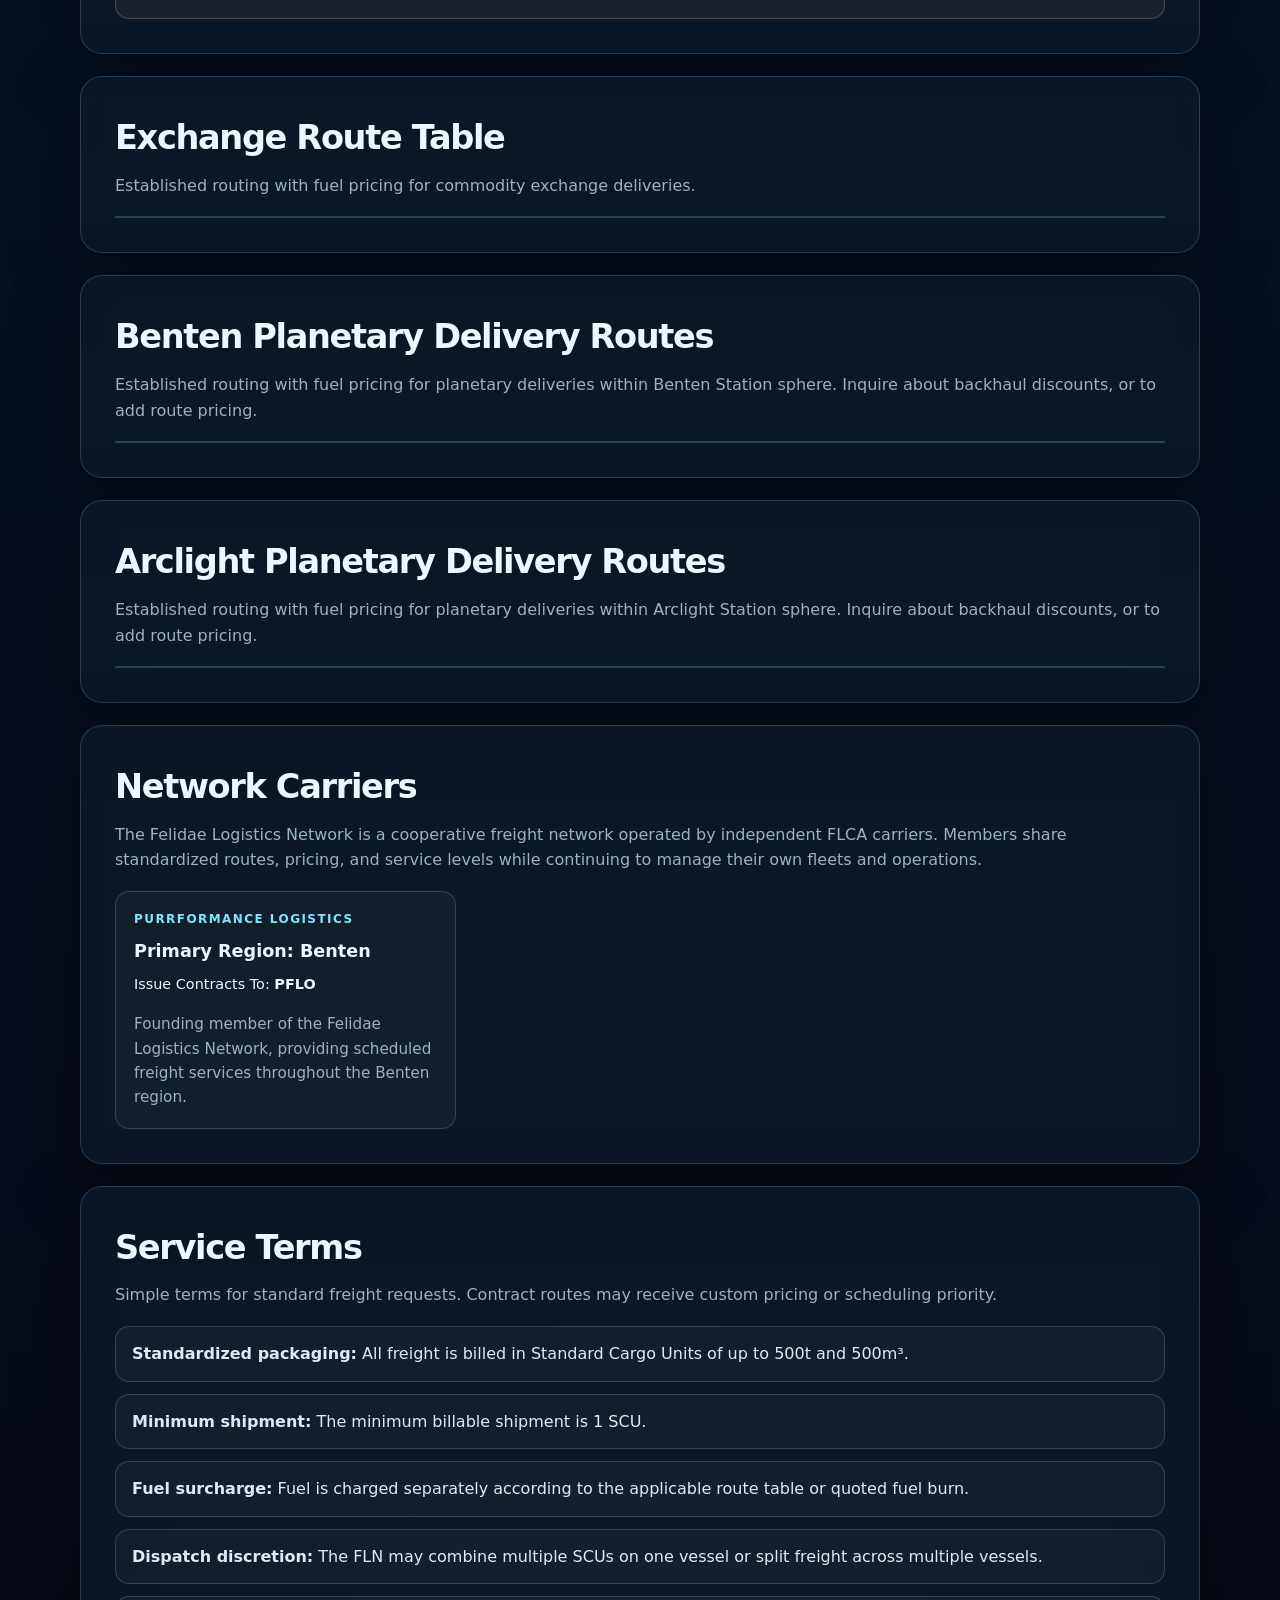
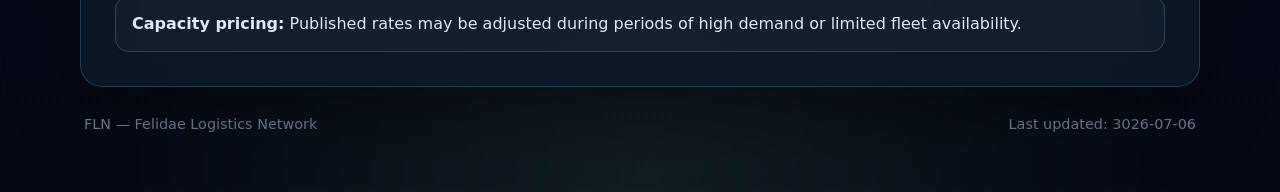
==== commit 8206c415: "shipping request initial implementation" ====
--- a/index.html
+++ b/index.html
@@ -23,7 +23,8 @@
             <nav aria-label="Primary navigation">
                 <a href="#rates">Rates</a>
                 <a href="#routes">Routes</a>
-                <!--<a href="#fleet">Fleet</a>-->
+                <a href="#carriers">Network Carriers</a>
+                <a href="request/">Request Shipping</a>
                 <a href="#terms">Terms</a>
             </nav>
         </header>
@@ -35,8 +36,8 @@
                 <h1>If it fits, it ships.</h1>
                 <p class="hero-copy">The Felidae Logistics Network (FLN) provides scheduled and on-demand freight service using standardized cargo blocks, clear route fuel tables, and simple published rates.</p>
                 <div class="hero-actions">
-                    <a class="button primary" href="#routes">Check Routes</a>
-                    <!--<a class="button" href="#routes">Check Routes</a>-->
+                    <a class="button primary" href="request/">Request Shipping</a>
+                    <a class="button" href="#routes">Check Routes</a>
                 </div>
             </div>
             <!---->
@@ -112,7 +113,7 @@
 
             <div class="grid-3">
                 <div class="mini-card">
-                    <div class="kicker">Service Level</div>
+                    <div class="kicker" style="text-align: center;">Service Level</div>
 
                     <select id="quote-service"></select>
 
@@ -120,27 +121,29 @@
                 </div>
 
                 <div class="mini-card">
-                    <div class="kicker">SCUs</div>
-                    <input id="quote-scus" type="number" min="1" value="1">
-                </div>
-
-                <div class="mini-card">
-                    <div class="kicker">Origin</div>
-                    <select id="quote-origin"></select>
-                </div>
-
-                <div class="mini-card">
-                    <div class="kicker">Destination</div>
-                    <select id="quote-destination"></select>
-                </div>
-
-                <div class="mini-card">
-                    <div class="kicker">Currency</div>
+                    <div class="kicker" style="text-align: center;">Currency</div>
                     <select id="quote-currency">
                         <option value="cis">CIS</option>
                         <option value="cat">CAT</option>
                     </select>
                 </div>
+
+                <div class="mini-card">
+                    <div class="kicker" style="text-align: center;">SCUs</div>
+                    <input id="quote-scus" type="number" min="1" value="1">
+                </div>
+
+                <div class="mini-card">
+                    <div class="kicker" style="text-align: center;">Origin</div>
+                    <select id="quote-origin"></select>
+                </div>
+
+                <div class="mini-card">
+                    <div class="kicker" style="text-align: center;">Destination</div>
+                    <select id="quote-destination"></select>
+                </div>
+
+
             </div>
 
             <div class="formula" id="quote-result">
@@ -150,7 +153,7 @@
 
         <!--Route Table-->
         <section class="card section">
-            <div class="section-header">
+            <div class="section-header" id="routes">
                 <div>
                     <h2>Exchange Route Table</h2>
                     <p>Established routing with fuel pricing for commodity exchange deliveries.</p>
@@ -235,6 +238,46 @@
     </section>-->
         <!---->
 
+        <section class="card section" id="carriers">
+            <div class="section-header">
+                <div>
+                    <h2>Network Carriers</h2>
+                    <p>The Felidae Logistics Network is a cooperative freight network operated by independent FLCA carriers. Members share standardized routes, pricing, and service levels while continuing to manage their own fleets and operations.</p>
+                </div>
+                <!--<span class="tag">Active tariff</span>-->
+            </div>
+
+            <div class="grid-3">
+
+                <article class="mini-card">
+                    <div class="kicker">Purrformance Logistics</div>
+                    <h3>Primary Region: Benten</h3>
+                        <div class="contract-code">
+                            Issue Contracts To: <strong>PFLO</strong>
+                        </div>
+                        <p>Founding member of the Felidae Logistics Network, providing scheduled freight services throughout the Benten region.</p>
+                </article>
+               
+                <!--<article class="mini-card">
+                    <div class="kicker">Freight Charge</div>
+                    <h3>6,000 CIS or 2,400 CAT for Standard Delivery within 5 days.</h3>
+                    <p>Flat service charge per SCU before route fuel.</p>
+                </article>
+                <article class="mini-card">
+                    <div class="kicker">Minimum</div>
+                    <h3>1 SCU</h3>
+                    <p>Small shipments are accepted, but billed as one full SCU.</p>
+                </article>-->
+
+            </div>
+
+            <!--<div class="formula">
+                Standard Route Quote = (SCUs × SCU Service Level Rate CIS or CAT) + Route Table Fuel Cost
+                <span>SCUs required = greater of cargo tonnes ÷ 500 or cargo m³ ÷ 500, rounded up.</span>
+            </div>-->
+
+        </section>
+
 
         <section class="card section" id="terms">
             <div class="section-header">
--- a/css/style.css
+++ b/css/style.css
@@ -232,6 +232,31 @@
         font-weight: 700;
     }
 
+#quote-result a {
+    color: var(--accent);
+    font-weight: 800;
+}
+
+    #quote-result a:hover {
+        text-decoration: underline;
+    }
+
+.transfer-warning {
+    color: var(--accent-2);
+    font-weight: 800;
+}
+
+.minimum-warning {
+    color: #f6c177;
+    font-weight: 700;
+}
+
+.contract-code {
+    margin: 0.5rem 0 1rem;
+    font-size: 0.9rem;
+    color: var(--muted-text);
+}
+
 input,
 select {
     width: 100%;
@@ -490,3 +515,138 @@
         width: 100%;
     }
 }
+
+/* Shipping request page */
+.request-hero {
+    align-items: stretch;
+}
+
+.form-grid {
+    display: grid;
+    grid-template-columns: repeat(2, minmax(0, 1fr));
+    gap: 16px;
+}
+
+.field {
+    display: grid;
+    gap: 8px;
+    color: var(--muted);
+    font-size: 0.9rem;
+    font-weight: 800;
+}
+
+.field > span {
+    color: var(--muted);
+}
+
+.field input,
+.field select,
+.field textarea {
+    width: 100%;
+    min-height: 46px;
+    padding: 11px 13px;
+    border: 1px solid var(--border-strong);
+    border-radius: 12px;
+    background: rgba(4, 11, 22, 0.82);
+    color: var(--text);
+    font: inherit;
+}
+
+.field textarea {
+    min-height: 120px;
+    resize: vertical;
+}
+
+.field input:focus,
+.field select:focus,
+.field textarea:focus {
+    outline: 2px solid rgba(126, 231, 255, 0.28);
+    border-color: var(--accent);
+}
+
+.cargo-lines {
+    display: grid;
+    gap: 12px;
+}
+
+.cargo-line {
+    display: grid;
+    grid-template-columns: minmax(180px, 1fr) minmax(140px, 0.55fr) auto;
+    gap: 14px;
+    align-items: end;
+}
+
+.cargo-remove {
+    border-color: rgba(255, 123, 114, 0.35);
+}
+
+.block-grid {
+    display: grid;
+    grid-template-columns: repeat(auto-fit, minmax(240px, 1fr));
+    gap: 14px;
+}
+
+.contract-block h3 {
+    color: var(--accent-2);
+}
+
+.block-items {
+    display: grid;
+    gap: 10px;
+    margin: 14px 0 0;
+    padding: 0;
+    list-style: none;
+}
+
+.block-items li {
+    display: grid;
+    gap: 3px;
+    padding-top: 10px;
+    border-top: 1px solid var(--border);
+}
+
+.block-items span {
+    color: var(--muted);
+    font-size: 0.88rem;
+}
+
+.empty-state {
+    padding: 28px;
+    border: 1px dashed var(--border-strong);
+    border-radius: var(--radius-sm);
+    color: var(--muted);
+    text-align: center;
+}
+
+.request-actions {
+    display: flex;
+    align-items: center;
+    gap: 16px;
+    margin-top: 18px;
+    flex-wrap: wrap;
+}
+
+.form-message {
+    color: var(--muted);
+    font-weight: 700;
+}
+
+.error-message {
+    color: #ff9c95;
+}
+
+.success-panel {
+    border-color: rgba(157, 247, 199, 0.4);
+}
+
+button:disabled {
+    cursor: wait;
+    opacity: 0.62;
+}
+
+@media (max-width: 720px) {
+    .form-grid,
+    .cargo-line {
+        grid-template-columns: 1fr;
+    }
+}
